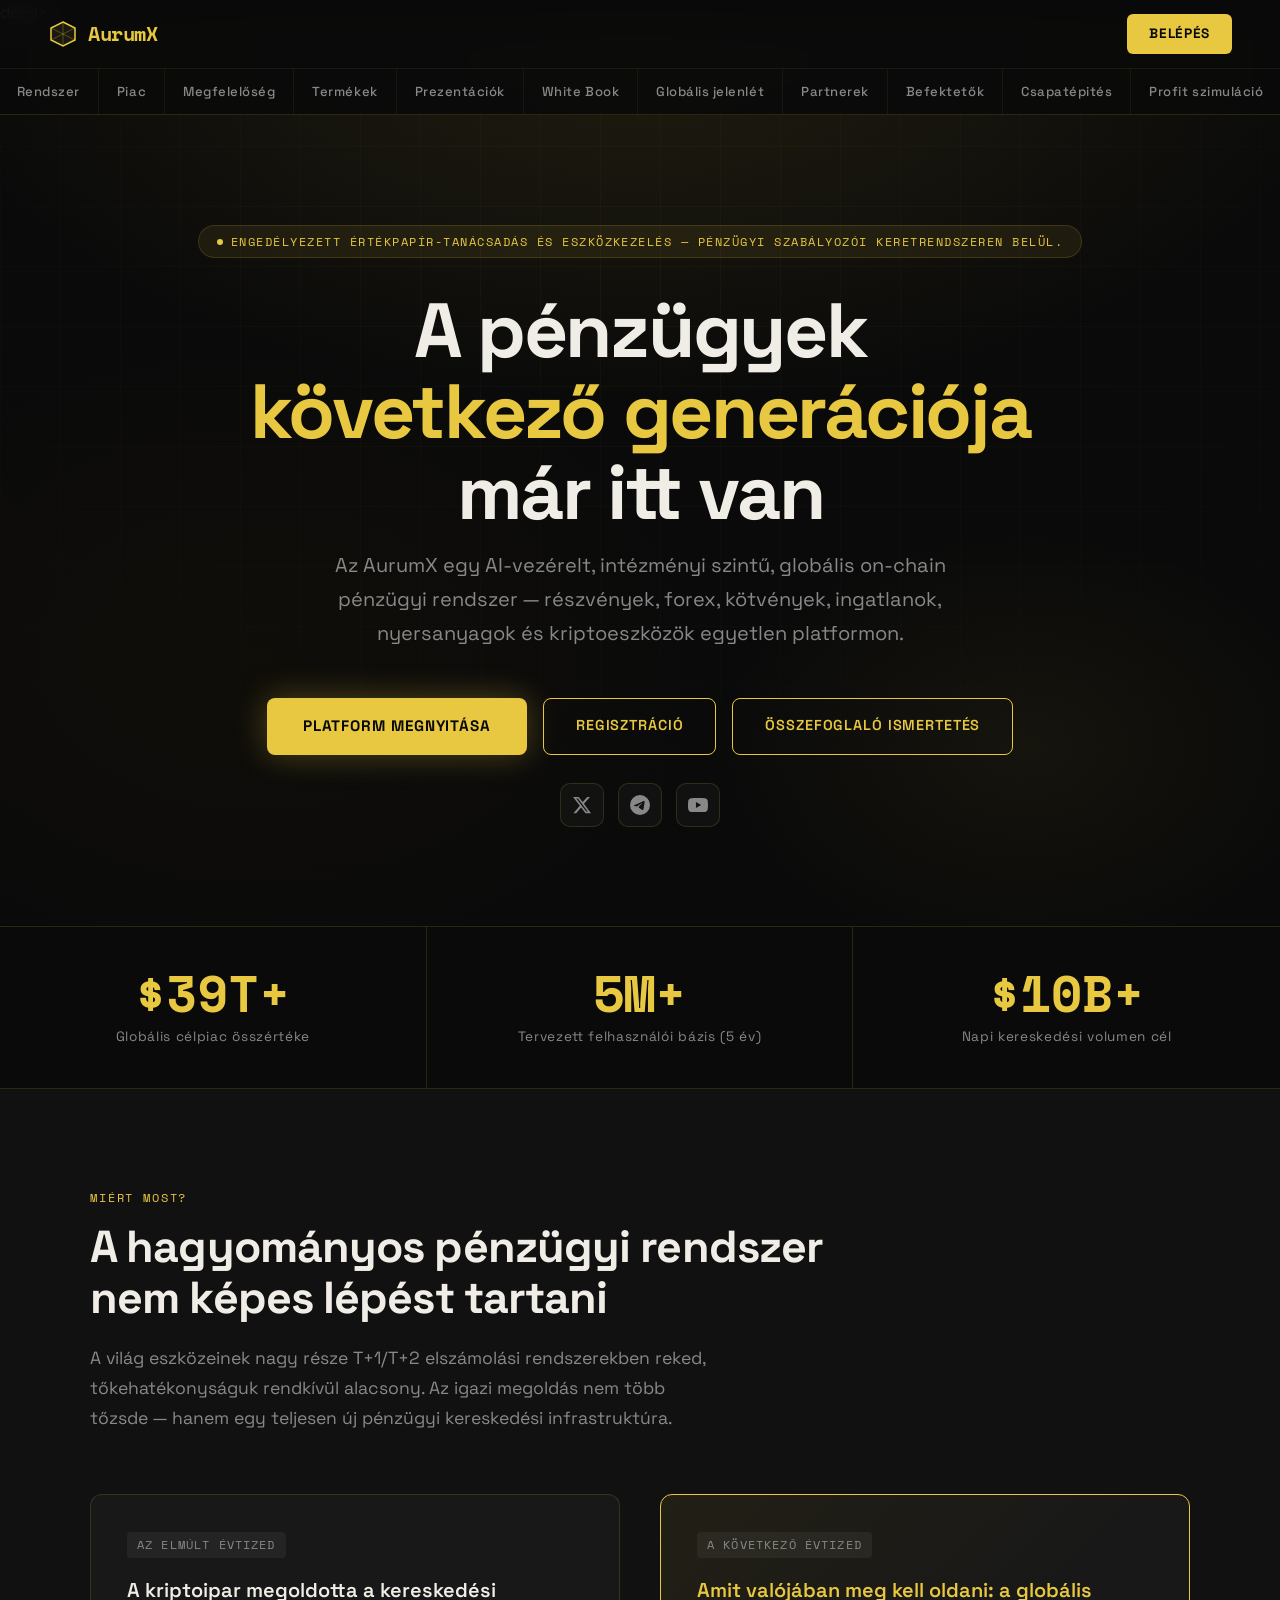
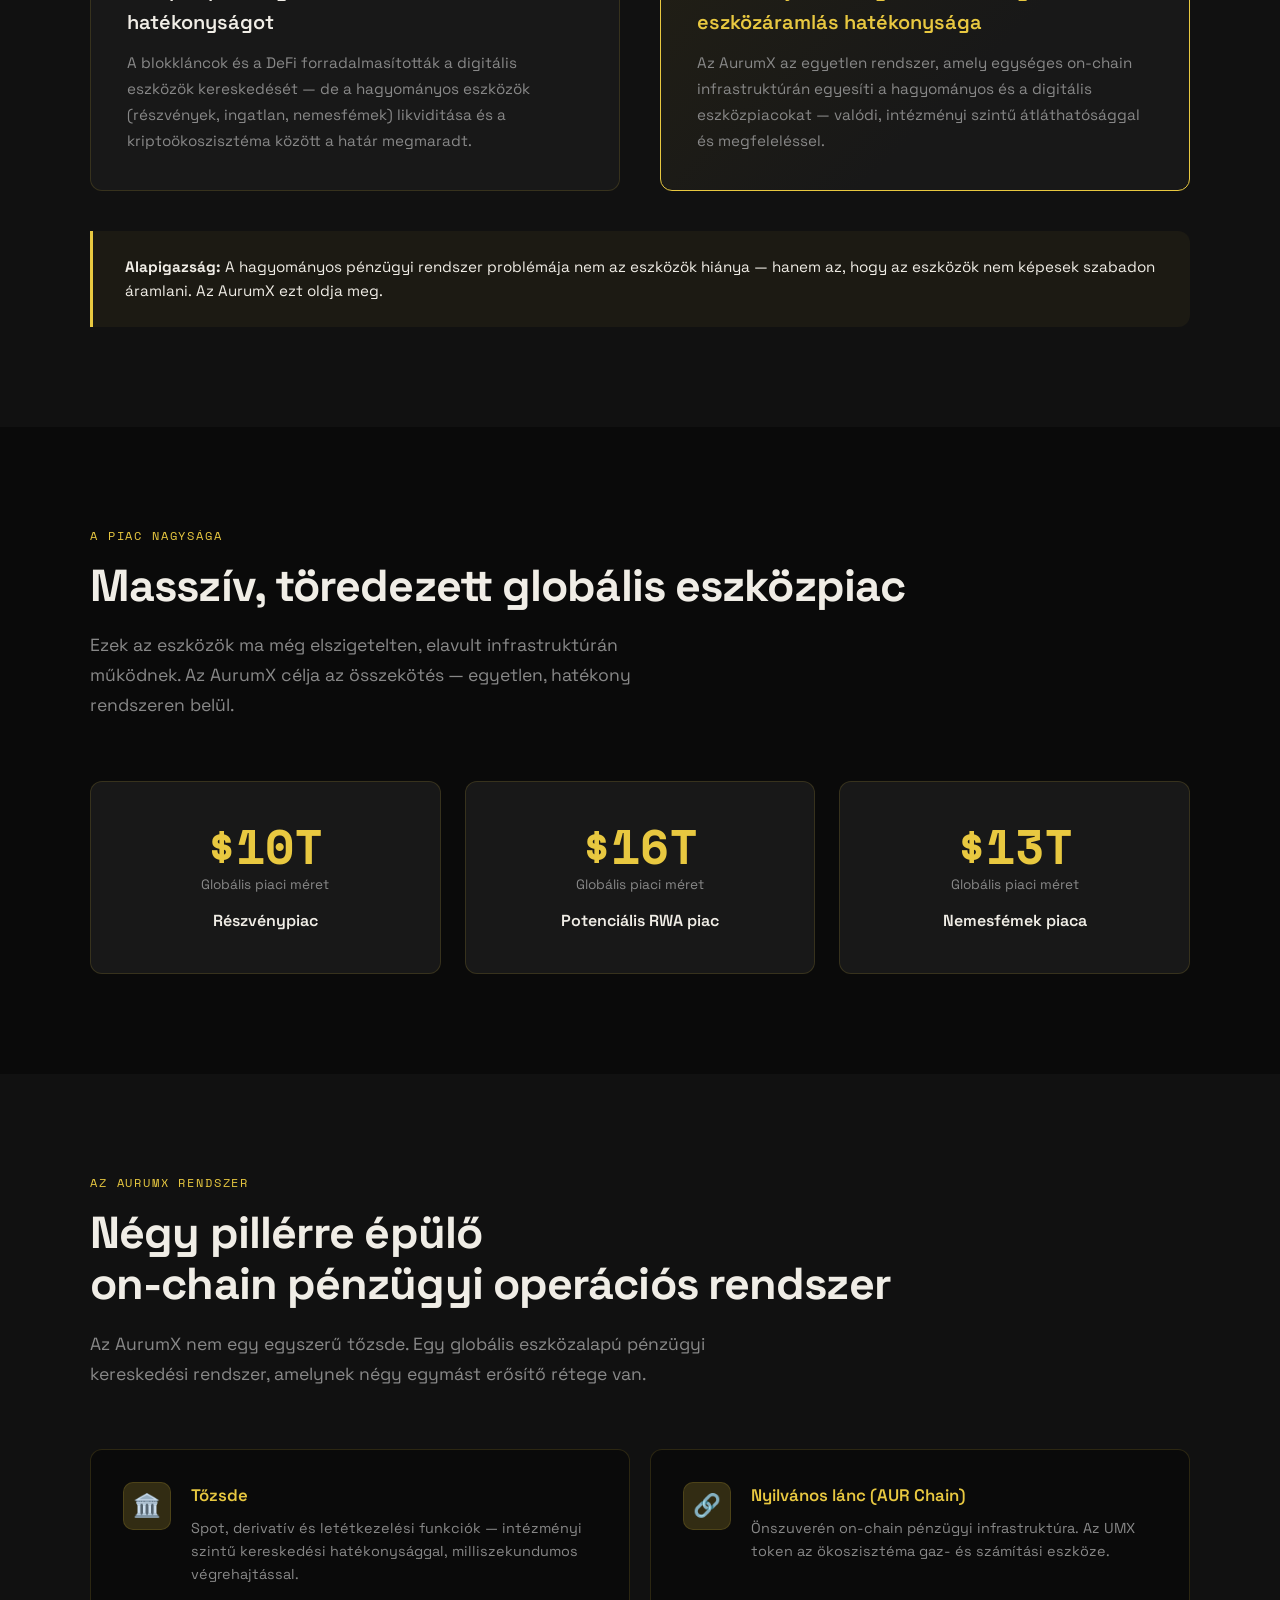
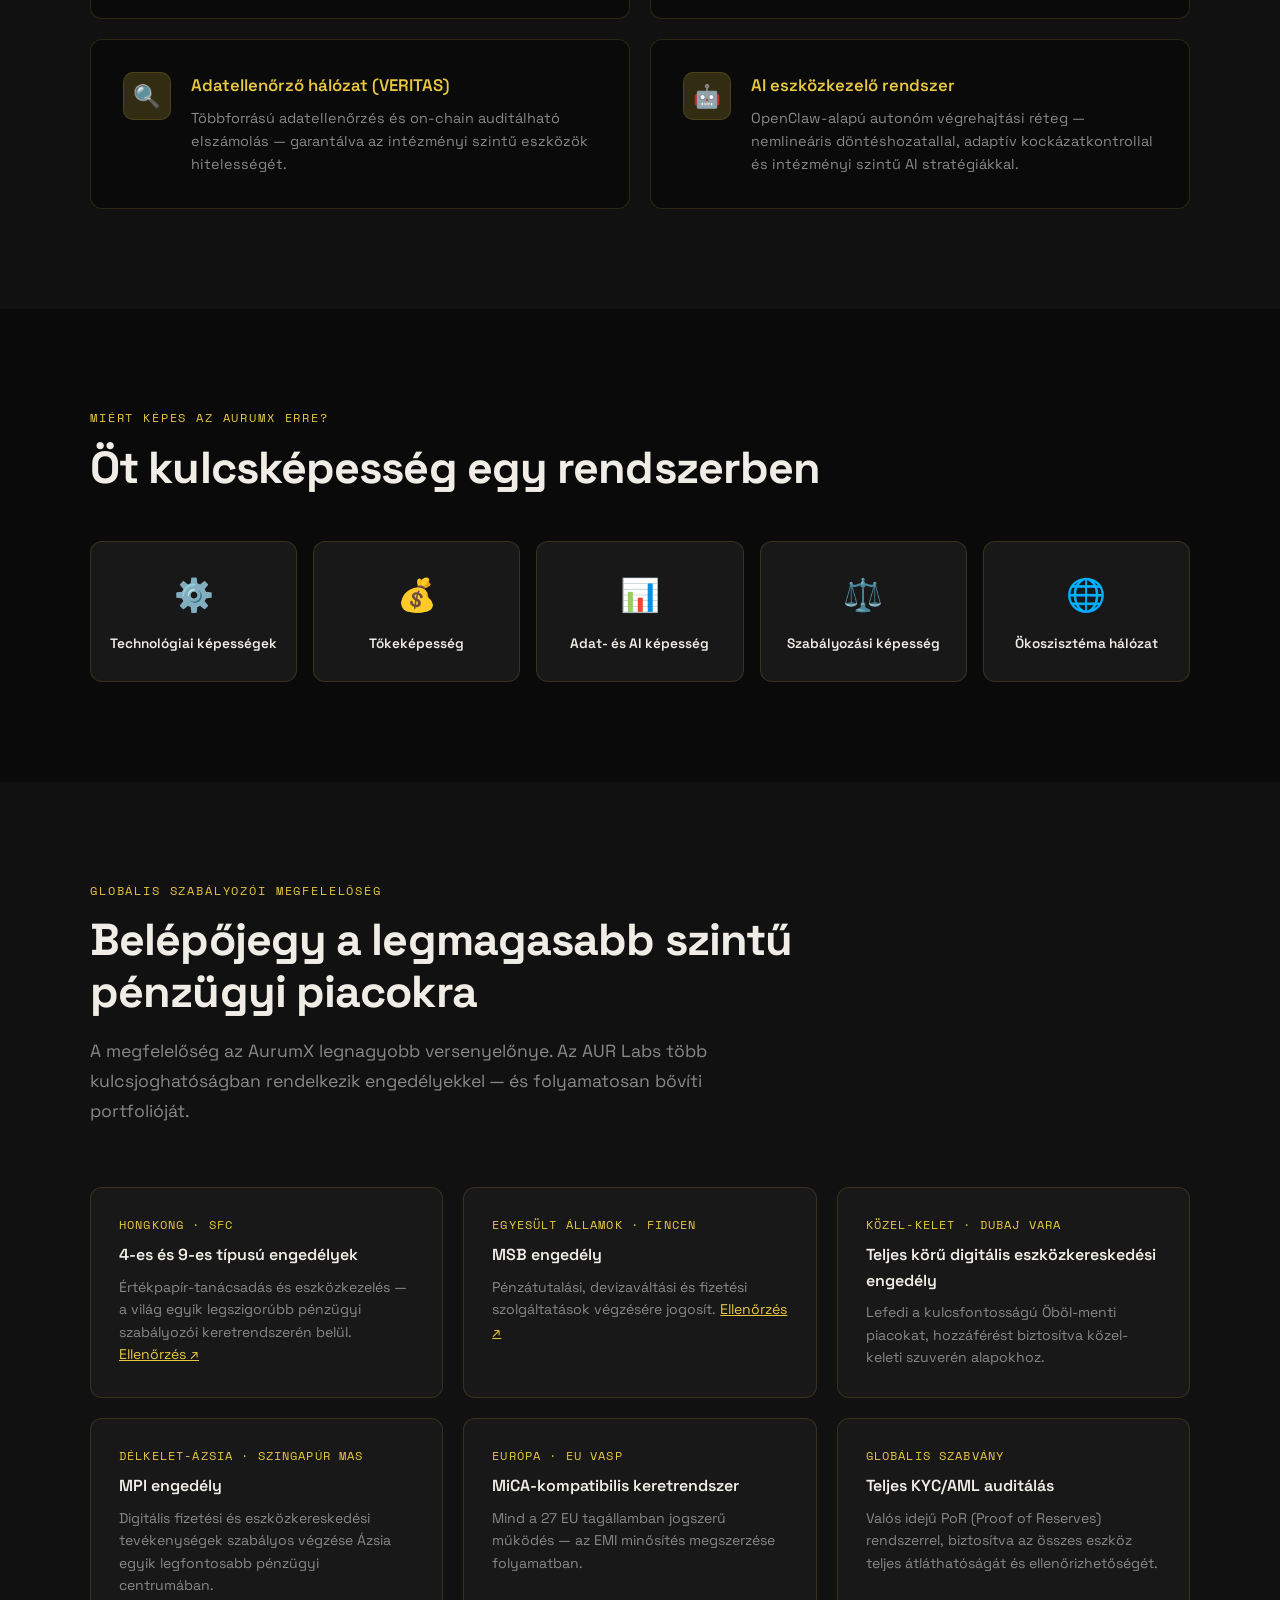
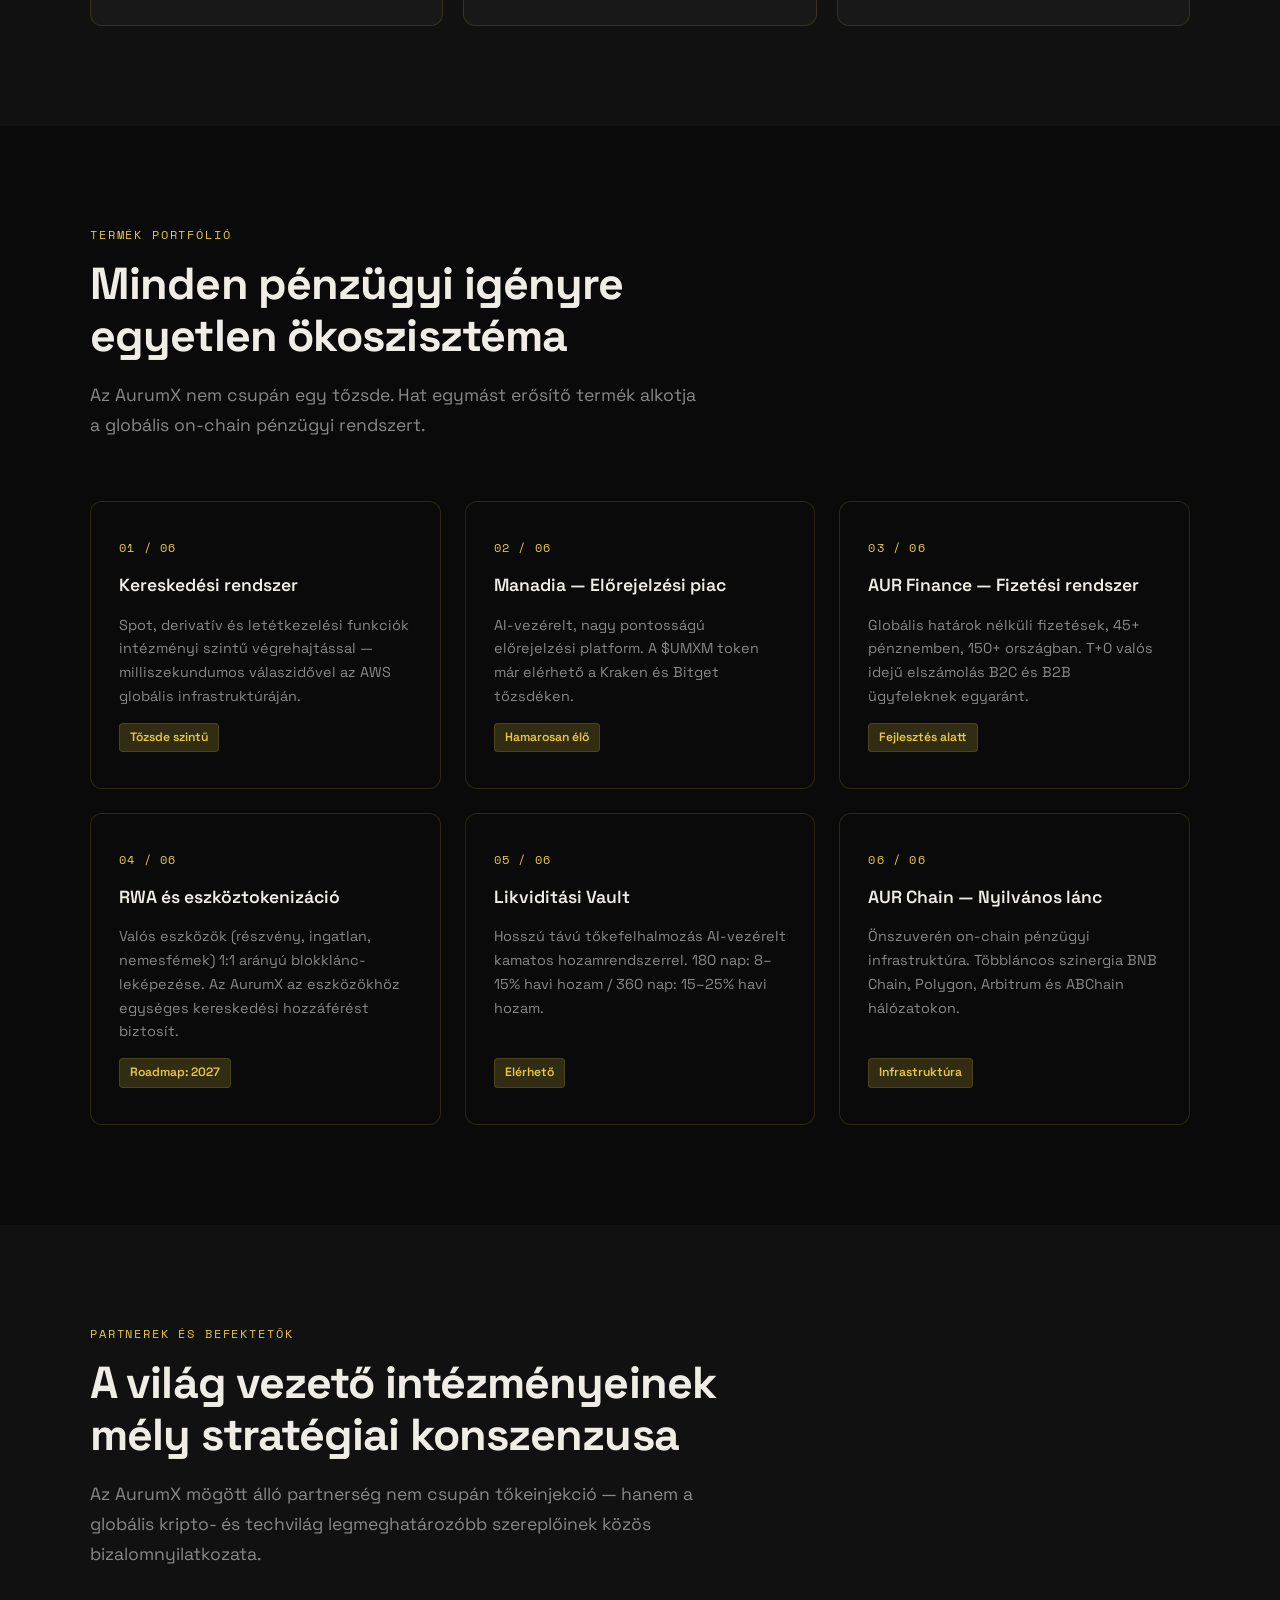
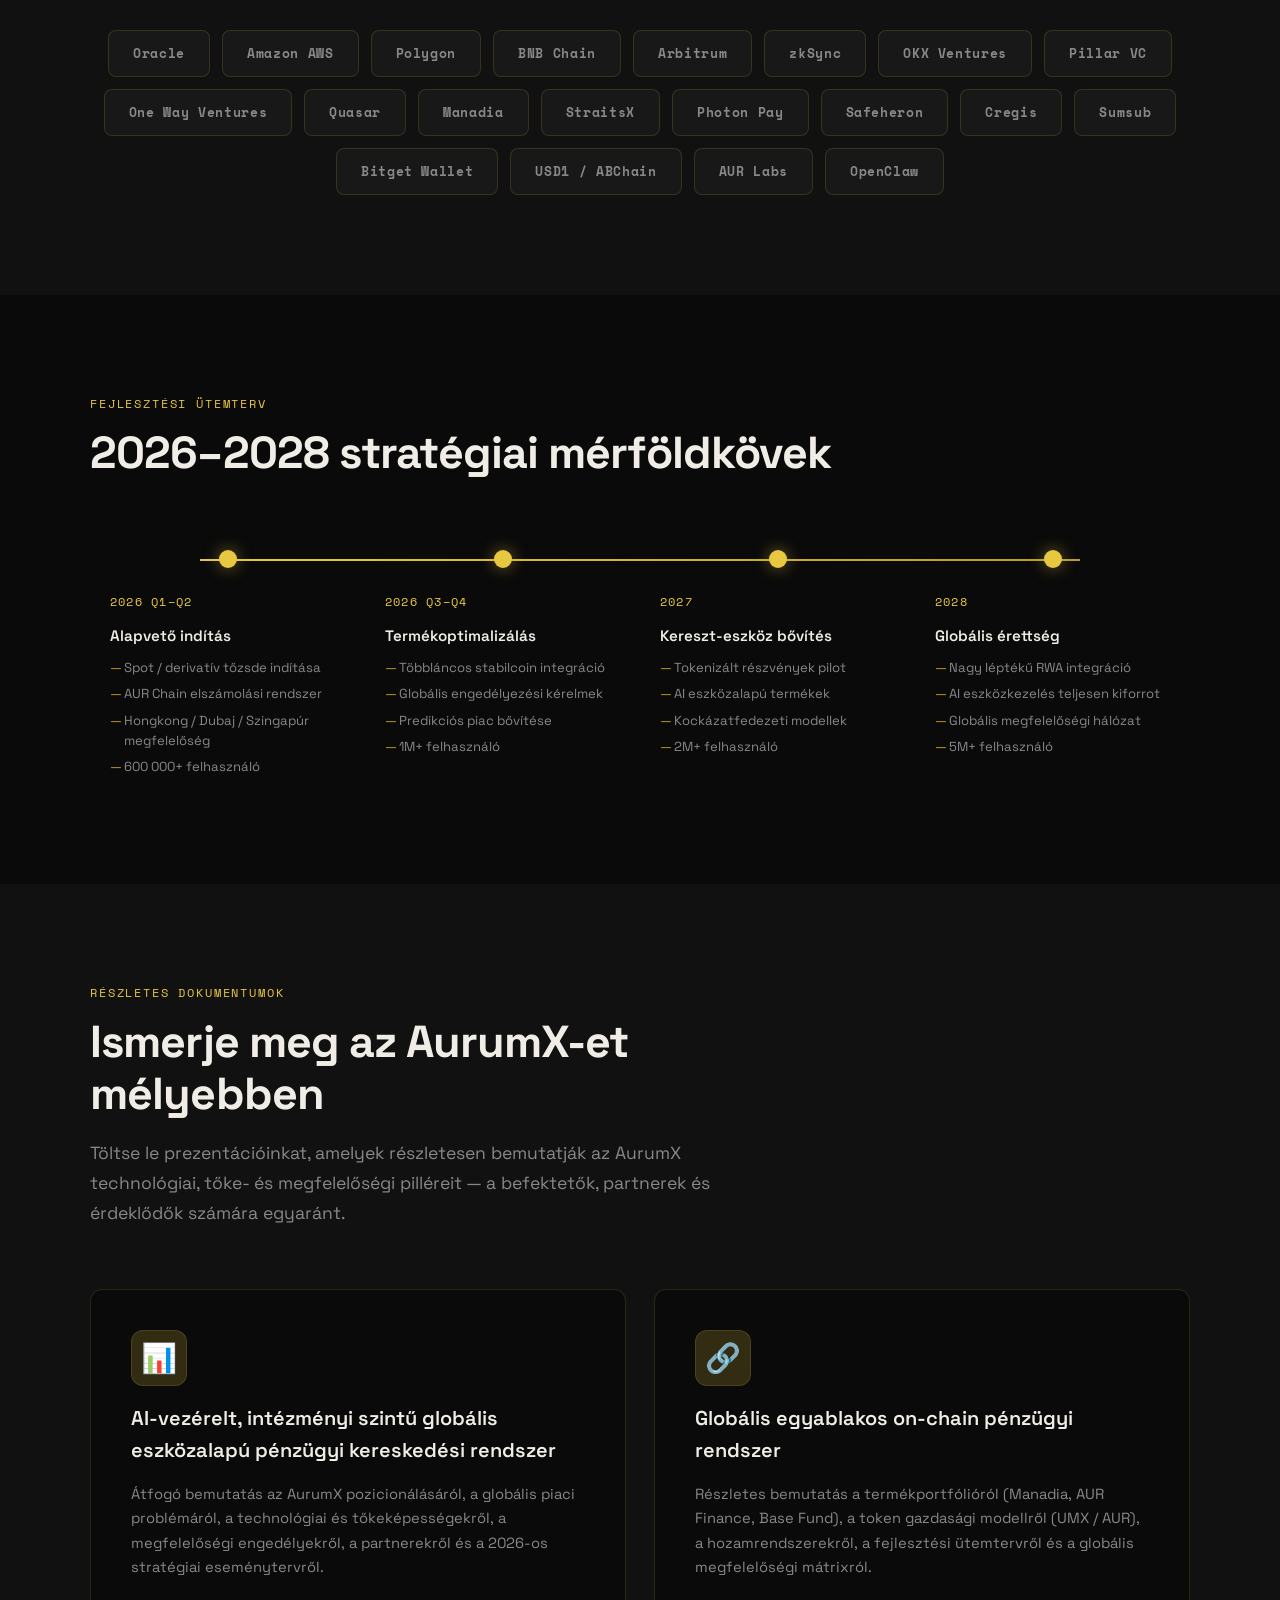
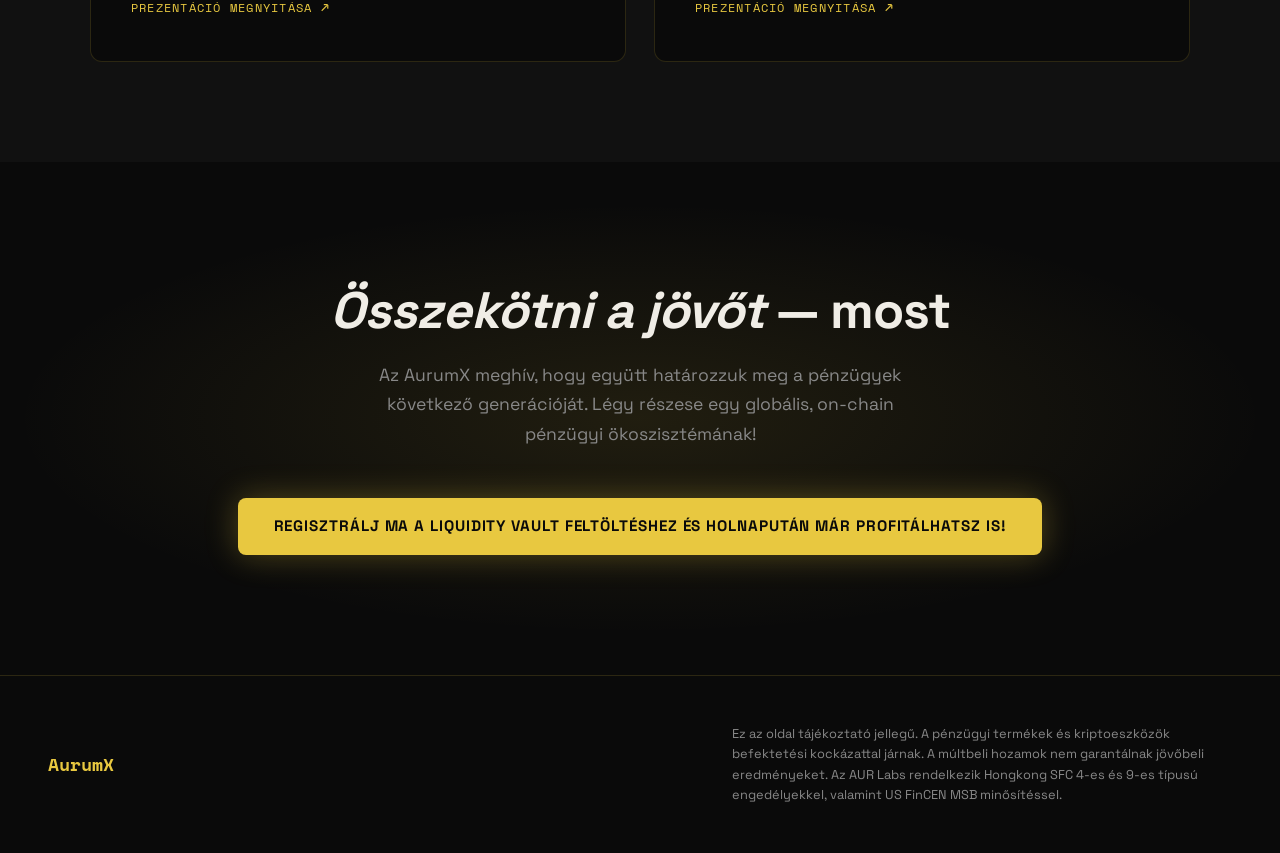
==== indexxx.html @ fdc46465 "Rename index.html to indexxx.html" ====
<!DOCTYPE html>
<html lang="hu">
dead>
  <meta charset="UTF-8">
  <meta name="viewport" content="width=device-width, initial-scale=1.0">
  <title>AurumX — A következő generációs on-chain pénzügyi rendszer</title>
  <style>
    @import url('https://fonts.googleapis.com/css2?family=Space+Grotesk:wght@300;400;500;600;700&family=Space+Mono:wght@400;700&display=swap');

    :root {
      --gold: #E8C840;
      --gold-dim: #B89E20;
      --gold-glow: rgba(232,200,64,0.18);
      --black: #0A0A0A;
      --surface: #111111;
      --surface2: #181818;
      --border: rgba(232,200,64,0.15);
      --text: #F0EDE6;
      --text-muted: #888;
      --radius: 12px;
    }

    *, *::before, *::after { box-sizing: border-box; margin: 0; padding: 0; }

    html { scroll-behavior: smooth; }

    body {
      background: var(--black);
      color: var(--text);
      font-family: 'Space Grotesk', sans-serif;
      font-size: 16px;
      line-height: 1.6;
      overflow-x: hidden;
    }

    /* ── NAV ── */
    nav {
      position: fixed; top: 0; left: 0; right: 0; z-index: 100;
      display: flex; flex-direction: column;
      background: rgba(10,10,10,0.92);
      backdrop-filter: blur(14px);
      border-bottom: 1px solid var(--border);
    }
    /* Sor 1: logo + CTA */
    .nav-top {
      display: flex; align-items: center; justify-content: space-between;
      padding: 14px 48px;
      border-bottom: 1px solid rgba(232,200,64,0.08);
    }
    .nav-logo {
      display: flex; align-items: center; gap: 10px;
      font-family: 'Space Mono', monospace;
      font-size: 1.25rem; font-weight: 700;
      color: var(--gold); letter-spacing: -0.02em;
      text-decoration: none;
    }
    .nav-logo svg { width: 30px; height: 30px; }
    .nav-cta {
      background: var(--gold); color: var(--black);
      padding: 9px 22px; border-radius: 6px;
      font-weight: 700; font-size: 0.85rem; letter-spacing: 0.05em;
      text-decoration: none; text-transform: uppercase;
      transition: background 0.2s, transform 0.15s;
    }
    .nav-cta:hover { background: #f0d050; transform: translateY(-1px); }

    /* Sor 2: összes link */
    .nav-bottom {
      display: flex; align-items: center; justify-content: center;
      padding: 0 48px;
      overflow-x: auto;
    }
    .nav-links {
      display: flex; gap: 0; list-style: none;
      flex-wrap: nowrap;
    }
    .nav-links li { display: flex; }
    .nav-links a {
      color: var(--text-muted); text-decoration: none;
      font-size: 0.82rem; font-weight: 500; letter-spacing: 0.04em;
      padding: 12px 18px;
      border-right: 1px solid rgba(232,200,64,0.07);
      white-space: nowrap;
      transition: color 0.2s, background 0.2s;
    }
    .nav-links li:first-child a { border-left: 1px solid rgba(232,200,64,0.07); }
    .nav-links a:hover { color: var(--gold); background: rgba(232,200,64,0.05); }
    .nav-links a.nav-doc { color: var(--text-muted); font-weight: 500; }
    .nav-links a.nav-doc:hover { color: var(--gold); background: rgba(232,200,64,0.05); }

    /* ── MODAL OVERLAY ── */
    #modal-overlay {
      display: none;
      position: fixed; inset: 0; z-index: 999;
      background: rgba(0,0,0,0.92);
      backdrop-filter: blur(6px);
      flex-direction: column;
      align-items: center; justify-content: center;
    }
    #modal-overlay.open { display: flex; }
    .modal-bar {
      width: 100%; max-width: 1200px;
      display: flex; align-items: center; justify-content: space-between;
      padding: 14px 24px; margin-bottom: 12px;
    }
    .modal-title {
      font-family: 'Space Mono', monospace;
      font-size: 0.85rem; color: var(--gold); letter-spacing: 0.1em;
      text-transform: uppercase;
    }
    .modal-hint {
      font-size: 0.78rem; color: var(--text-muted);
    }
    .modal-hint kbd {
      display: inline-block;
      background: var(--surface2); border: 1px solid var(--border);
      border-radius: 4px; padding: 2px 8px;
      font-family: 'Space Mono', monospace;
      font-size: 0.75rem; color: var(--gold);
    }
    .modal-close {
      background: none; border: 1px solid var(--border);
      color: var(--text-muted); border-radius: 6px;
      padding: 6px 14px; cursor: pointer; font-size: 0.82rem;
      transition: border-color 0.2s, color 0.2s;
    }
    .modal-close:hover { border-color: var(--gold); color: var(--gold); }
    .modal-frame-wrap {
      width: 100%; max-width: 1200px;
      height: calc(100vh - 120px);
      border: 1px solid var(--border); border-radius: var(--radius);
      overflow: hidden; background: var(--black);
      display: flex; align-items: center; justify-content: center;
    }
    #modal-iframe {
      width: 100%; height: 100%;
      border: none; display: none;
    }
    #modal-img {
      max-width: 100%; max-height: 100%;
      object-fit: contain; display: none;
      border-radius: var(--radius);
    }

    /* ── HERO ── */
    .hero {
      min-height: 100vh;
      display: flex; flex-direction: column;
      align-items: center; justify-content: center;
      text-align: center;
      padding: 180px 24px 80px;
      position: relative;
      overflow: hidden;
    }
    .hero-bg {
      position: absolute; inset: 0; z-index: 0;
      background:
        radial-gradient(ellipse 80% 60% at 50% 0%, rgba(232,200,64,0.10) 0%, transparent 70%),
        radial-gradient(ellipse 40% 40% at 80% 80%, rgba(232,200,64,0.05) 0%, transparent 60%),
        radial-gradient(ellipse 60% 60% at 20% 70%, rgba(80,60,0,0.08) 0%, transparent 60%);
    }
    /* grid lines */
    .hero-bg::after {
      content: '';
      position: absolute; inset: 0;
      background-image:
        linear-gradient(rgba(232,200,64,0.04) 1px, transparent 1px),
        linear-gradient(90deg, rgba(232,200,64,0.04) 1px, transparent 1px);
      background-size: 60px 60px;
      mask-image: radial-gradient(ellipse 90% 70% at 50% 30%, black, transparent);
    }
    .hero-eyebrow {
      position: relative; z-index: 1;
      display: inline-flex; align-items: center; gap: 8px;
      background: rgba(232,200,64,0.08);
      border: 1px solid var(--border);
      border-radius: 100px;
      padding: 6px 18px; margin-bottom: 32px;
      font-family: 'Space Mono', monospace;
      font-size: 0.78rem; letter-spacing: 0.12em;
      color: var(--gold); text-transform: uppercase;
    }
    .hero-eyebrow span.dot {
      width: 6px; height: 6px; border-radius: 50%;
      background: var(--gold);
      animation: pulse 2s infinite;
    }
    @keyframes pulse {
      0%,100% { opacity:1; transform: scale(1); }
      50% { opacity:0.4; transform: scale(0.7); }
    }
    .hero h1 {
      position: relative; z-index: 1;
      font-size: clamp(2.6rem, 6vw, 5.5rem);
      font-weight: 700; line-height: 1.05;
      letter-spacing: -0.03em;
      max-width: 900px; margin: 0 auto 16px;
    }
    .hero h1 em {
      font-style: normal;
      color: var(--gold);
    }
    .hero-sub {
      position: relative; z-index: 1;
      font-size: clamp(1rem, 2vw, 1.25rem);
      color: var(--text-muted);
      max-width: 640px; margin: 0 auto 48px;
      font-weight: 400; line-height: 1.7;
    }
    .hero-actions {
      position: relative; z-index: 1;
      display: flex; flex-wrap: wrap; gap: 16px; justify-content: center;
    }
    .btn-primary {
      background: var(--gold); color: var(--black);
      padding: 16px 36px; border-radius: 8px;
      font-weight: 700; font-size: 0.95rem; letter-spacing: 0.06em;
      text-decoration: none; text-transform: uppercase;
      transition: background 0.2s, transform 0.15s, box-shadow 0.2s;
      box-shadow: 0 0 32px rgba(232,200,64,0.3);
    }
    .btn-primary:hover { background: #f0d050; transform: translateY(-2px); box-shadow: 0 0 48px rgba(232,200,64,0.45); }
    .btn-outline {
      border: 1.5px solid var(--gold);
      color: var(--gold); background: transparent;
      padding: 15px 32px; border-radius: 8px;
      font-weight: 600; font-size: 0.9rem; letter-spacing: 0.06em;
      text-decoration: none; text-transform: uppercase;
      transition: background 0.2s, transform 0.15s;
    }
    .btn-outline:hover { background: var(--gold-glow); transform: translateY(-2px); }

    /* ── STATS STRIP ── */
    .stats {
      display: grid; grid-template-columns: repeat(3, 1fr);
      border-top: 1px solid var(--border);
      border-bottom: 1px solid var(--border);
      position: relative; z-index: 1;
    }
    .stat-item {
      padding: 40px 32px; text-align: center;
      border-right: 1px solid var(--border);
    }
    .stat-item:last-child { border-right: none; }
    .stat-num {
      font-family: 'Space Mono', monospace;
      font-size: clamp(2rem, 4vw, 3.2rem);
      font-weight: 700; color: var(--gold); line-height: 1;
      margin-bottom: 8px;
    }
    .stat-label { font-size: 0.85rem; color: var(--text-muted); letter-spacing: 0.05em; }

    /* ── SECTION BASICS ── */
    section { padding: 100px 48px; }
    .section-inner { max-width: 1100px; margin: 0 auto; }
    .eyebrow {
      font-family: 'Space Mono', monospace;
      font-size: 0.72rem; letter-spacing: 0.16em;
      text-transform: uppercase; color: var(--gold);
      margin-bottom: 14px; display: block;
    }
    h2 {
      font-size: clamp(1.8rem, 3.5vw, 2.8rem);
      font-weight: 700; letter-spacing: -0.02em;
      line-height: 1.15; margin-bottom: 20px;
    }
    .section-lead {
      font-size: 1.1rem; color: var(--text-muted);
      max-width: 620px; line-height: 1.7; margin-bottom: 60px;
    }

    /* ── PROBLEM / OPPORTUNITY ── */
    .problem { background: var(--surface); }
    .two-col {
      display: grid; grid-template-columns: 1fr 1fr; gap: 40px;
      align-items: start;
    }
    .card {
      background: var(--surface2);
      border: 1px solid var(--border);
      border-radius: var(--radius);
      padding: 36px;
    }
    .card-tag {
      display: inline-block;
      font-family: 'Space Mono', monospace;
      font-size: 0.72rem; letter-spacing: 0.1em;
      text-transform: uppercase; color: var(--text-muted);
      background: rgba(255,255,255,0.05);
      border-radius: 4px; padding: 4px 10px;
      margin-bottom: 16px;
    }
    .card h3 { font-size: 1.25rem; font-weight: 600; margin-bottom: 12px; }
    .card p { color: var(--text-muted); font-size: 0.95rem; line-height: 1.7; }
    .card.highlight {
      border-color: var(--gold);
      background: linear-gradient(135deg, rgba(232,200,64,0.08) 0%, var(--surface2) 60%);
    }
    .card.highlight h3 { color: var(--gold); }

    .insight-box {
      margin-top: 40px;
      padding: 24px 32px;
      border-left: 3px solid var(--gold);
      background: rgba(232,200,64,0.05);
      border-radius: 0 var(--radius) var(--radius) 0;
      font-size: 0.95rem; color: var(--text); line-height: 1.6;
    }

    /* ── MARKET SIZE ── */
    .market-grid {
      display: grid; grid-template-columns: repeat(3,1fr); gap: 24px;
      margin-top: 48px;
    }
    .market-card {
      border: 1px solid var(--border);
      border-radius: var(--radius);
      padding: 40px 28px; text-align: center;
      position: relative; overflow: hidden;
      background: var(--surface2);
      transition: border-color 0.2s, transform 0.2s;
    }
    .market-card:hover { border-color: var(--gold); transform: translateY(-4px); }
    .market-card::before {
      content: '';
      position: absolute; top: 0; left: 0; right: 0; height: 2px;
      background: linear-gradient(90deg, transparent, var(--gold), transparent);
      opacity: 0; transition: opacity 0.2s;
    }
    .market-card:hover::before { opacity: 1; }
    .market-num {
      font-family: 'Space Mono', monospace;
      font-size: 3rem; font-weight: 700; color: var(--gold);
      line-height: 1; margin-bottom: 4px;
    }
    .market-unit { font-size: 0.85rem; color: var(--text-muted); margin-bottom: 12px; }
    .market-name { font-size: 1rem; font-weight: 600; }

    /* ── ARCHITECTURE ── */
    .arch { background: var(--surface); }
    .arch-grid {
      display: grid; grid-template-columns: repeat(2,1fr); gap: 20px;
      margin-top: 48px;
    }
    .arch-card {
      background: var(--black);
      border: 1px solid var(--border);
      border-radius: var(--radius);
      padding: 32px;
      display: flex; gap: 20px; align-items: flex-start;
      transition: border-color 0.2s;
    }
    .arch-card:hover { border-color: var(--gold); }
    .arch-icon {
      width: 48px; height: 48px; flex-shrink: 0;
      background: var(--gold-glow);
      border: 1px solid var(--border);
      border-radius: 10px;
      display: flex; align-items: center; justify-content: center;
      font-size: 1.4rem;
    }
    .arch-card h3 { font-size: 1.05rem; font-weight: 600; margin-bottom: 8px; color: var(--gold); }
    .arch-card p { font-size: 0.9rem; color: var(--text-muted); line-height: 1.6; }

    /* ── CAPABILITIES ── */
    .caps-list {
      display: grid; grid-template-columns: repeat(5,1fr); gap: 16px;
      margin-top: 48px;
    }
    .cap-item {
      text-align: center; padding: 28px 16px;
      border: 1px solid var(--border); border-radius: var(--radius);
      background: var(--surface2);
      transition: border-color 0.2s, transform 0.2s;
    }
    .cap-item:hover { border-color: var(--gold); transform: translateY(-3px); }
    .cap-icon { font-size: 2rem; margin-bottom: 12px; display: block; }
    .cap-label { font-size: 0.85rem; font-weight: 600; line-height: 1.4; }

    /* ── PARTNERS ── */
    .partners { background: var(--surface); }
    .partner-grid {
      display: flex; flex-wrap: wrap; gap: 12px;
      margin-top: 48px; justify-content: center;
    }
    .partner-badge {
      padding: 12px 24px;
      border: 1px solid var(--border);
      border-radius: 8px;
      background: var(--surface2);
      font-family: 'Space Mono', monospace;
      font-size: 0.82rem; font-weight: 700;
      color: var(--text-muted); letter-spacing: 0.05em;
      transition: border-color 0.2s, color 0.2s;
    }
    .partner-badge:hover { border-color: var(--gold); color: var(--gold); }

    /* ── COMPLIANCE ── */
    .compliance-grid {
      display: grid; grid-template-columns: repeat(3,1fr); gap: 20px;
      margin-top: 48px;
    }
    .comp-card {
      padding: 28px;
      border: 1px solid var(--border); border-radius: var(--radius);
      background: var(--surface2);
    }
    .comp-region {
      font-family: 'Space Mono', monospace;
      font-size: 0.72rem; letter-spacing: 0.1em;
      text-transform: uppercase; color: var(--gold);
      margin-bottom: 8px;
    }
    .comp-card h3 { font-size: 1rem; font-weight: 600; margin-bottom: 8px; }
    .comp-card p { font-size: 0.88rem; color: var(--text-muted); line-height: 1.6; }

    /* ── PRODUCTS ── */
    .products { background: var(--surface); }
    .product-grid {
      display: grid; grid-template-columns: repeat(3,1fr); gap: 24px;
      margin-top: 48px;
    }
    .product-card {
      border: 1px solid var(--border); border-radius: var(--radius);
      padding: 36px 28px; background: var(--black);
      transition: border-color 0.2s, transform 0.2s;
      display: flex; flex-direction: column; gap: 14px;
    }
    .product-card:hover { border-color: var(--gold); transform: translateY(-4px); }
    .product-num {
      font-family: 'Space Mono', monospace;
      font-size: 0.75rem; color: var(--gold);
      letter-spacing: 0.1em;
    }
    .product-card h3 { font-size: 1.1rem; font-weight: 600; }
    .product-card p { font-size: 0.9rem; color: var(--text-muted); line-height: 1.65; flex: 1; }
    .product-tag {
      display: inline-block;
      background: var(--gold-glow); border: 1px solid var(--border);
      border-radius: 4px; padding: 4px 10px;
      font-size: 0.76rem; color: var(--gold); font-weight: 600;
      width: fit-content;
    }

    /* ── ROADMAP ── */
    .roadmap-items {
      display: grid; grid-template-columns: repeat(4,1fr); gap: 0;
      margin-top: 60px; position: relative;
    }
    .roadmap-items::before {
      content: '';
      position: absolute; top: 20px; left: 10%; right: 10%;
      height: 2px; background: linear-gradient(90deg, var(--gold), var(--gold-dim));
      z-index: 0;
    }
    .rm-item {
      padding: 0 20px; position: relative; z-index: 1;
    }
    .rm-dot {
      width: 18px; height: 18px; border-radius: 50%;
      background: var(--gold); margin: 11px auto 24px;
      box-shadow: 0 0 16px rgba(232,200,64,0.5);
    }
    .rm-period {
      font-family: 'Space Mono', monospace;
      font-size: 0.78rem; color: var(--gold); letter-spacing: 0.1em;
      margin-bottom: 12px;
    }
    .rm-item h3 { font-size: 0.95rem; font-weight: 600; margin-bottom: 10px; }
    .rm-item ul { list-style: none; padding: 0; }
    .rm-item ul li {
      font-size: 0.82rem; color: var(--text-muted); line-height: 1.55;
      padding-left: 14px; position: relative; margin-bottom: 6px;
    }
    .rm-item ul li::before {
      content: '—'; position: absolute; left: 0;
      color: var(--gold-dim);
    }

    /* ── DOCS SECTION ── */
    .docs { background: var(--surface); }
    .docs-cards {
      display: grid; grid-template-columns: 1fr 1fr; gap: 28px;
      margin-top: 48px;
    }
    .doc-card {
      background: var(--black);
      border: 1px solid var(--border);
      border-radius: var(--radius);
      padding: 40px;
      text-decoration: none; color: inherit;
      display: flex; flex-direction: column; gap: 16px;
      transition: border-color 0.2s, transform 0.2s, box-shadow 0.2s;
    }
    .doc-card:hover {
      border-color: var(--gold);
      transform: translateY(-4px);
      box-shadow: 0 16px 48px rgba(0,0,0,0.6);
    }
    .doc-icon {
      width: 56px; height: 56px;
      background: var(--gold-glow);
      border: 1px solid var(--border);
      border-radius: 12px;
      display: flex; align-items: center; justify-content: center;
      font-size: 1.8rem;
    }
    .doc-card h3 { font-size: 1.25rem; font-weight: 600; }
    .doc-card p { font-size: 0.92rem; color: var(--text-muted); line-height: 1.65; flex: 1; }
    .doc-link {
      font-family: 'Space Mono', monospace;
      font-size: 0.78rem; color: var(--gold); letter-spacing: 0.1em;
      text-transform: uppercase; display: flex; align-items: center; gap: 8px;
    }
    .doc-link::after { content: '↗'; font-size: 1rem; }

    /* ── CTA SECTION ── */
    .cta-section {
      text-align: center;
      padding: 120px 24px;
      position: relative; overflow: hidden;
    }
    .cta-section::before {
      content: '';
      position: absolute; inset: 0;
      background:
        radial-gradient(ellipse 70% 60% at 50% 50%, rgba(232,200,64,0.10) 0%, transparent 70%);
    }
    .cta-section h2 {
      position: relative; z-index: 1;
      font-size: clamp(2rem, 4vw, 3.6rem);
      margin-bottom: 20px;
    }
    .cta-section p {
      position: relative; z-index: 1;
      font-size: 1.1rem; color: var(--text-muted);
      max-width: 560px; margin: 0 auto 48px; line-height: 1.7;
    }
    .cta-actions {
      position: relative; z-index: 1;
      display: flex; flex-wrap: wrap; gap: 16px; justify-content: center;
    }

    /* ── FOOTER ── */
    footer {
      border-top: 1px solid var(--border);
      padding: 48px;
      display: flex; align-items: center; justify-content: space-between;
      flex-wrap: wrap; gap: 20px;
    }
    .footer-brand {
      font-family: 'Space Mono', monospace;
      font-size: 1.1rem; font-weight: 700; color: var(--gold);
    }
    .footer-note { font-size: 0.8rem; color: var(--text-muted); max-width: 500px; line-height: 1.6; }
    .footer-links { display: flex; gap: 24px; }
    .footer-links a { font-size: 0.82rem; color: var(--text-muted); text-decoration: none; }
    .footer-links a:hover { color: var(--gold); }

    /* ── SCROLL REVEAL ── */
    .reveal {
      opacity: 0; transform: translateY(28px);
      transition: opacity 0.65s ease, transform 0.65s ease;
    }
    .reveal.visible { opacity: 1; transform: none; }

    /* ── RESPONSIVE ── */
    @media (max-width: 900px) {
      nav { padding: 14px 24px; }
      .nav-links { display: none; }
      section { padding: 72px 24px; }
      .two-col, .compliance-grid, .product-grid, .docs-cards { grid-template-columns: 1fr; }
      .arch-grid, .market-grid { grid-template-columns: 1fr 1fr; }
      .caps-list { grid-template-columns: repeat(3,1fr); }
      .roadmap-items { grid-template-columns: 1fr 1fr; }
      .roadmap-items::before { display: none; }
      footer { flex-direction: column; align-items: flex-start; }
      .stats { grid-template-columns: 1fr; }
      .stat-item { border-right: none; border-bottom: 1px solid var(--border); }
    }
    @media (max-width: 560px) {
      .arch-grid, .market-grid, .caps-list, .roadmap-items { grid-template-columns: 1fr; }
      h2 { font-size: 1.7rem; }
    }
    @media (prefers-reduced-motion: reduce) {
      .reveal { opacity: 1; transform: none; transition: none; }
    }
.hero-socials {
  position: relative; z-index: 1;
  display: flex; gap: 14px; justify-content: center;
  margin-top: 28px;
}
.social-btn {
  display: flex; align-items: center; justify-content: center;
  width: 44px; height: 44px; border-radius: 10px;
  border: 1px solid var(--border);
  color: var(--text-muted);
  background: rgba(255,255,255,0.03);
  text-decoration: none;
  transition: color 0.2s, border-color 0.2s, background 0.2s, transform 0.15s;
}
.social-btn:hover {
  color: var(--gold);
  border-color: var(--gold);
  background: rgba(232,200,64,0.08);
  transform: translateY(-2px);
}
  </style>
</head>
<body>

  <!-- NAV -->
  <nav>
  <div class="nav-top">
    <a class="nav-logo" href="#">
      <svg viewBox="0 0 40 40" fill="none" xmlns="http://www.w3.org/2000/svg">
        <path d="M20 4L36 12V28L20 36L4 28V12L20 4Z" stroke="#E8C840" stroke-width="2" fill="rgba(232,200,64,0.08)"/>
        <path d="M20 4L20 36M4 12L36 28M36 12L4 28" stroke="#E8C840" stroke-width="1" stroke-opacity="0.4"/>
      </svg>
      AurumX
    </a>
    <a class="nav-cta" href="https://aurumx.org" target="_blank">Belépés</a>
  </div><!-- /.nav-top -->
  <div class="nav-bottom">
    <ul class="nav-links">
      <li><a href="#rendszer">Rendszer</a></li>
      <li><a href="#piac">Piac</a></li>
      <li><a href="#megfelelőség">Megfelelőség</a></li>
      <li><a href="#termékek">Termékek</a></li>
      <li><a href="#dokumentumok">Prezentációk</a></li>
      <li><a href="https://drive.google.com/file/d/1FKuj3kZRE8mEVamOiJVkrPg6h9LUE79i/view?usp=sharing" target="_blank" class="nav-doc">White Book</a></li>
      <li><a href="#" class="nav-doc" onclick="openModal('Globális jelenlét.png','img','Globális jelenlét');return false;">Globális jelenlét</a></li>
      <li><a href="#" class="nav-doc" onclick="openModal('Partnerek.png','img','Partnerek');return false;">Partnerek</a></li>
      <li><a href="#" class="nav-doc" onclick="openModal('Befektetők.png','img','Befektetők');return false;">Befektetők</a></li>
      <li><a href="#" class="nav-doc" onclick="openModal('Csapatépités.png','img','Csapatépítés');return false;">Csapatépités</a></li>
      <li><a href="#" class="nav-doc" onclick="openModal('AurumX szimuláció ver6.html','iframe','Szimuláció');return false;">Profit szimuláció</a></li>
    </ul>
  </div>
  </nav>

  <!-- MODAL OVERLAY -->
  <div id="modal-overlay" role="dialog" aria-modal="true">
    <div class="modal-bar">
      <span class="modal-title" id="modal-title"></span>
      <span class="modal-hint">Bezárás: <kbd>ESC</kbd></span>
      <button class="modal-close" onclick="closeModal()">✕ Bezárás</button>
    </div>
    <div class="modal-frame-wrap">
      <iframe id="modal-iframe" title="Tartalom"></iframe>
      <img id="modal-img" alt="Tartalom" />
    </div>
  </div>

  <!-- HERO -->
  <section class="hero">
    <div class="hero-bg"></div>
    <div class="hero-eyebrow"><span class="dot"></span> Engedélyezett értékpapír-tanácsadás és eszközkezelés — pénzügyi szabályozói keretrendszeren belül.</div>
    <h1>A pénzügyek<br><em>következő generációja</em><br>már itt van</h1>
    <p class="hero-sub">Az AurumX egy AI-vezérelt, intézményi szintű, globális on-chain pénzügyi rendszer — részvények, forex, kötvények, ingatlanok, nyersanyagok és kriptoeszközök egyetlen platformon.</p>
    <div class="hero-actions">
      <a class="btn-primary" href="https://aurumx.pro/en" target="_blank">Platform megnyitása</a>
      <a class="btn-outline" href="https://aurumx.org" target="_blank">Regisztráció</a>
      <a class="btn-outline" href="https://drive.google.com/file/d/1HkLR_aL54_u6HWNlIFr7D7ejzsENWRB3/view?usp=drive_link" target="_blank">Összefoglaló ismertetés</a>
    </div>

<div class="hero-socials">
  <!-- X / Twitter -->
  <a href="https://x.com/aurumx_finance" target="_blank" class="social-btn" aria-label="X / Twitter">
    <svg width="20" height="20" viewBox="0 0 24 24" fill="currentColor">
      <path d="M18.244 2.25h3.308l-7.227 8.26 8.502 11.24H16.17l-5.214-6.817L4.99 21.75H1.68l7.73-8.835L1.254 2.25H8.08l4.713 6.231zm-1.161 17.52h1.833L7.084 4.126H5.117z"/>
    </svg>
  </a>
  <!-- Telegram -->
  <a href="https://t.me/AurumXAnnouncements" target="_blank" class="social-btn" aria-label="Telegram">
    <svg width="20" height="20" viewBox="0 0 24 24" fill="currentColor">
      <path d="M11.944 0A12 12 0 0 0 0 12a12 12 0 0 0 12 12 12 12 0 0 0 12-12A12 12 0 0 0 12 0a12 12 0 0 0-.056 0zm4.962 7.224c.1-.002.321.023.465.14a.506.506 0 0 1 .171.325c.016.093.036.306.02.472-.18 1.898-.962 6.502-1.36 8.627-.168.9-.499 1.201-.82 1.23-.696.065-1.225-.46-1.9-.902-1.056-.693-1.653-1.124-2.678-1.8-1.185-.78-.417-1.21.258-1.91.177-.184 3.247-2.977 3.307-3.23.007-.032.014-.15-.056-.212s-.174-.041-.249-.024c-.106.024-1.793 1.14-5.061 3.345-.48.33-.913.49-1.302.48-.428-.008-1.252-.241-1.865-.44-.752-.245-1.349-.374-1.297-.789.027-.216.325-.437.893-.663 3.498-1.524 5.83-2.529 6.998-3.014 3.332-1.386 4.025-1.627 4.476-1.635z"/>
    </svg>
  </a>
  <!-- YouTube -->
  <a href="https://youtube.com/@AurumXExchange" target="_blank" class="social-btn" aria-label="YouTube">
    <svg width="20" height="20" viewBox="0 0 24 24" fill="currentColor">
      <path d="M23.498 6.186a3.016 3.016 0 0 0-2.122-2.136C19.505 3.545 12 3.545 12 3.545s-7.505 0-9.377.505A3.017 3.017 0 0 0 .502 6.186C0 8.07 0 12 0 12s0 3.93.502 5.814a3.016 3.016 0 0 0 2.122 2.136c1.871.505 9.376.505 9.376.505s7.505 0 9.377-.505a3.015 3.015 0 0 0 2.122-2.136C24 15.93 24 12 24 12s0-3.93-.502-5.814zM9.545 15.568V8.432L15.818 12l-6.273 3.568z"/>
    </svg>
  </a>
</div>
  </section>

  <!-- STATS -->
  <div class="stats reveal">
    <div class="stat-item">
      <div class="stat-num">$39T+</div>
      <div class="stat-label">Globális célpiac összértéke</div>
    </div>
    <div class="stat-item">
      <div class="stat-num">5M+</div>
      <div class="stat-label">Tervezett felhasználói bázis (5 év)</div>
    </div>
    <div class="stat-item">
      <div class="stat-num">$10B+</div>
      <div class="stat-label">Napi kereskedési volumen cél</div>
    </div>
  </div>

  <!-- PROBLEM -->
  <section class="problem" id="rendszer">
    <div class="section-inner">
      <span class="eyebrow reveal">Miért most?</span>
      <h2 class="reveal">A hagyományos pénzügyi rendszer<br>nem képes lépést tartani</h2>
      <p class="section-lead reveal">A világ eszközeinek nagy része T+1/T+2 elszámolási rendszerekben reked, tőkehatékonyságuk rendkívül alacsony. Az igazi megoldás nem több tőzsde — hanem egy teljesen új pénzügyi kereskedési infrastruktúra.</p>
      <div class="two-col">
        <div class="card reveal">
          <div class="card-tag">Az elmúlt évtized</div>
          <h3>A kriptoipar megoldotta a kereskedési hatékonyságot</h3>
          <p>A blokkláncok és a DeFi forradalmasították a digitális eszközök kereskedését — de a hagyományos eszközök (részvények, ingatlan, nemesfémek) likviditása és a kriptoökoszisztéma között a határ megmaradt.</p>
        </div>
        <div class="card highlight reveal">
          <div class="card-tag">A következő évtized</div>
          <h3>Amit valójában meg kell oldani: a globális eszközáramlás hatékonysága</h3>
          <p>Az AurumX az egyetlen rendszer, amely egységes on-chain infrastruktúrán egyesíti a hagyományos és a digitális eszközpiacokat — valódi, intézményi szintű átláthatósággal és megfeleléssel.</p>
        </div>
      </div>
      <div class="insight-box reveal">
        <strong>Alapigazság:</strong> A hagyományos pénzügyi rendszer problémája nem az eszközök hiánya — hanem az, hogy az eszközök nem képesek szabadon áramlani. Az AurumX ezt oldja meg.
      </div>
    </div>
  </section>

  <!-- MARKET SIZE -->
  <section id="piac">
    <div class="section-inner">
      <span class="eyebrow reveal">A piac nagysága</span>
      <h2 class="reveal">Masszív, töredezett globális eszközpiac</h2>
      <p class="section-lead reveal">Ezek az eszközök ma még elszigetelten, elavult infrastruktúrán működnek. Az AurumX célja az összekötés — egyetlen, hatékony rendszeren belül.</p>
      <div class="market-grid">
        <div class="market-card reveal">
          <div class="market-num">$10T</div>
          <div class="market-unit">Globális piaci méret</div>
          <div class="market-name">Részvénypiac</div>
        </div>
        <div class="market-card reveal">
          <div class="market-num">$16T</div>
          <div class="market-unit">Globális piaci méret</div>
          <div class="market-name">Potenciális RWA piac</div>
        </div>
        <div class="market-card reveal">
          <div class="market-num">$13T</div>
          <div class="market-unit">Globális piaci méret</div>
          <div class="market-name">Nemesfémek piaca</div>
        </div>
      </div>
    </div>
  </section>

  <!-- ARCHITECTURE -->
  <section class="arch">
    <div class="section-inner">
      <span class="eyebrow reveal">Az AurumX rendszer</span>
      <h2 class="reveal">Négy pillérre épülő<br>on-chain pénzügyi operációs rendszer</h2>
      <p class="section-lead reveal">Az AurumX nem egy egyszerű tőzsde. Egy globális eszközalapú pénzügyi kereskedési rendszer, amelynek négy egymást erősítő rétege van.</p>
      <div class="arch-grid">
        <div class="arch-card reveal">
          <div class="arch-icon">🏛️</div>
          <div>
            <h3>Tőzsde</h3>
            <p>Spot, derivatív és letétkezelési funkciók — intézményi szintű kereskedési hatékonysággal, milliszekundumos végrehajtással.</p>
          </div>
        </div>
        <div class="arch-card reveal">
          <div class="arch-icon">🔗</div>
          <div>
            <h3>Nyilvános lánc (AUR Chain)</h3>
            <p>Önszuverén on-chain pénzügyi infrastruktúra. Az UMX token az ökoszisztéma gaz- és számítási eszköze.</p>
          </div>
        </div>
        <div class="arch-card reveal">
          <div class="arch-icon">🔍</div>
          <div>
            <h3>Adatellenőrző hálózat (VERITAS)</h3>
            <p>Többforrású adatellenőrzés és on-chain auditálható elszámolás — garantálva az intézményi szintű eszközök hitelességét.</p>
          </div>
        </div>
        <div class="arch-card reveal">
          <div class="arch-icon">🤖</div>
          <div>
            <h3>AI eszközkezelő rendszer</h3>
            <p>OpenClaw-alapú autonóm végrehajtási réteg — nemlineáris döntéshozatallal, adaptív kockázatkontrollal és intézményi szintű AI stratégiákkal.</p>
          </div>
        </div>
      </div>
    </div>
  </section>

  <!-- CAPABILITIES -->
  <section>
    <div class="section-inner">
      <span class="eyebrow reveal">Miért képes az AurumX erre?</span>
      <h2 class="reveal">Öt kulcsképesség egy rendszerben</h2>
      <div class="caps-list">
        <div class="cap-item reveal"><span class="cap-icon">⚙️</span><div class="cap-label">Technológiai képességek</div></div>
        <div class="cap-item reveal"><span class="cap-icon">💰</span><div class="cap-label">Tőke­képesség</div></div>
        <div class="cap-item reveal"><span class="cap-icon">📊</span><div class="cap-label">Adat- és AI képesség</div></div>
        <div class="cap-item reveal"><span class="cap-icon">⚖️</span><div class="cap-label">Szabályozási képesség</div></div>
        <div class="cap-item reveal"><span class="cap-icon">🌐</span><div class="cap-label">Ökoszisztéma hálózat</div></div>
      </div>
    </div>
  </section>

  <!-- COMPLIANCE -->
  <section class="arch" id="megfelelőség">
    <div class="section-inner">
      <span class="eyebrow reveal">Globális szabályozói megfelelőség</span>
      <h2 class="reveal">Belépőjegy a legmagasabb szintű<br>pénzügyi piacokra</h2>
      <p class="section-lead reveal">A megfelelőség az AurumX legnagyobb versenyelőnye. Az AUR Labs több kulcsjoghatóságban rendelkezik engedélyekkel — és folyamatosan bővíti portfolióját.</p>
      <div class="compliance-grid">
        <div class="comp-card reveal">
          <div class="comp-region">Hongkong · SFC</div>
          <h3>4-es és 9-es típusú engedélyek</h3>
          <p>Értékpapír-tanácsadás és eszközkezelés — a világ egyik legszigorúbb pénzügyi szabályozói keretrendszerén belül. <a href="https://apps.sfc.hk/publicregWeb/corp/BRZ845/details" target="_blank" style="color:var(--gold);">Ellenőrzés ↗</a></p>
        </div>
        <div class="comp-card reveal">
          <div class="comp-region">Egyesült Államok · FinCEN</div>
          <h3>MSB engedély</h3>
          <p>Pénzátutalási, devizaváltási és fizetési szolgáltatások végzésére jogosít. <a href="MSB_registration.pdf" target="_blank" style="color:var(--gold);">Ellenőrzés ↗</a></p>
        </div>
        <div class="comp-card reveal">
          <div class="comp-region">Közel-Kelet · Dubaj VARA</div>
          <h3>Teljes körű digitális eszközkereskedési engedély</h3>
          <p>Lefedi a kulcsfontosságú Öböl-menti piacokat, hozzáférést biztosítva közel-keleti szuverén alapokhoz.</p>
        </div>
        <div class="comp-card reveal">
          <div class="comp-region">Délkelet-Ázsia · Szingapúr MAS</div>
          <h3>MPI engedély</h3>
          <p>Digitális fizetési és eszközkereskedési tevékenységek szabályos végzése Ázsia egyik legfontosabb pénzügyi centrumában.</p>
        </div>
        <div class="comp-card reveal">
          <div class="comp-region">Európa · EU VASP</div>
          <h3>MiCA-kompatibilis keretrendszer</h3>
          <p>Mind a 27 EU tagállamban jogszerű működés — az EMI minősítés megszerzése folyamatban.</p>
        </div>
        <div class="comp-card reveal">
          <div class="comp-region">Globális szabvány</div>
          <h3>Teljes KYC/AML auditálás</h3>
          <p>Valós idejű PoR (Proof of Reserves) rendszerrel, biztosítva az összes eszköz teljes átláthatóságát és ellenőrizhetőségét.</p>
        </div>
      </div>
    </div>
  </section>

  <!-- PRODUCTS -->
  <section id="termékek">
    <div class="section-inner">
      <span class="eyebrow reveal">Termék portfólió</span>
      <h2 class="reveal">Minden pénzügyi igényre<br>egyetlen ökoszisztéma</h2>
      <p class="section-lead reveal">Az AurumX nem csupán egy tőzsde. Hat egymást erősítő termék alkotja a globális on-chain pénzügyi rendszert.</p>
      <div class="product-grid">
        <div class="product-card reveal">
          <div class="product-num">01 / 06</div>
          <h3>Kereskedési rendszer</h3>
          <p>Spot, derivatív és letétkezelési funkciók intézményi szintű végrehajtással — milliszekundumos válaszidővel az AWS globális infrastruktúráján.</p>
          <span class="product-tag">Tőzsde szintű</span>
        </div>
        <div class="product-card reveal">
          <div class="product-num">02 / 06</div>
          <h3>Manadia — Előrejelzési piac</h3>
          <p>AI-vezérelt, nagy pontosságú előrejelzési platform. A $UMXM token már elérhető a Kraken és Bitget tőzsdéken.</p>
          <span class="product-tag">Hamarosan élő</span>
        </div>
        <div class="product-card reveal">
          <div class="product-num">03 / 06</div>
          <h3>AUR Finance — Fizetési rendszer</h3>
          <p>Globális határok nélküli fizetések, 45+ pénznemben, 150+ országban. T+0 valós idejű elszámolás B2C és B2B ügyfeleknek egyaránt.</p>
          <span class="product-tag">Fejlesztés alatt</span>
        </div>
        <div class="product-card reveal">
          <div class="product-num">04 / 06</div>
          <h3>RWA és eszköztokenizáció</h3>
          <p>Valós eszközök (részvény, ingatlan, nemesfémek) 1:1 arányú blokklánc-leképezése. Az AurumX az eszközökhöz egységes kereskedési hozzáférést biztosít.</p>
          <span class="product-tag">Roadmap: 2027</span>
        </div>
        <div class="product-card reveal">
          <div class="product-num">05 / 06</div>
          <h3>Likviditási Vault</h3>
          <p>Hosszú távú tőkefelhalmozás AI-vezérelt kamatos hozamrendszerrel. 180 nap: 8–15% havi hozam / 360 nap: 15–25% havi hozam.</p>
          <span class="product-tag">Elérhető</span>
        </div>
        <div class="product-card reveal">
          <div class="product-num">06 / 06</div>
          <h3>AUR Chain — Nyilvános lánc</h3>
          <p>Önszuverén on-chain pénzügyi infrastruktúra. Többláncos szinergia BNB Chain, Polygon, Arbitrum és ABChain hálózatokon.</p>
          <span class="product-tag">Infrastruktúra</span>
        </div>
      </div>
    </div>
  </section>

  <!-- PARTNERS -->
  <section class="partners">
    <div class="section-inner">
      <span class="eyebrow reveal">Partnerek és befektetők</span>
      <h2 class="reveal">A világ vezető intézményeinek<br>mély stratégiai konszenzusa</h2>
      <p class="section-lead reveal">Az AurumX mögött álló partnerség nem csupán tőkeinjekció — hanem a globális kripto- és techvilág legmeghatározóbb szereplőinek közös bizalomnyilatkozata.</p>
      <div class="partner-grid">
        <div class="partner-badge reveal">Oracle</div>
        <div class="partner-badge reveal">Amazon AWS</div>
        <div class="partner-badge reveal">Polygon</div>
        <div class="partner-badge reveal">BNB Chain</div>
        <div class="partner-badge reveal">Arbitrum</div>
        <div class="partner-badge reveal">zkSync</div>
        <div class="partner-badge reveal">OKX Ventures</div>
        <div class="partner-badge reveal">Pillar VC</div>
        <div class="partner-badge reveal">One Way Ventures</div>
        <div class="partner-badge reveal">Quasar</div>
        <div class="partner-badge reveal">Manadia</div>
        <div class="partner-badge reveal">StraitsX</div>
        <div class="partner-badge reveal">Photon Pay</div>
        <div class="partner-badge reveal">Safeheron</div>
        <div class="partner-badge reveal">Cregis</div>
        <div class="partner-badge reveal">Sumsub</div>
        <div class="partner-badge reveal">Bitget Wallet</div>
        <div class="partner-badge reveal">USD1 / ABChain</div>
        <div class="partner-badge reveal">AUR Labs</div>
        <div class="partner-badge reveal">OpenClaw</div>
      </div>
    </div>
  </section>

  <!-- ROADMAP -->
  <section>
    <div class="section-inner">
      <span class="eyebrow reveal">Fejlesztési ütemterv</span>
      <h2 class="reveal">2026–2028 stratégiai mérföldkövek</h2>
      <div class="roadmap-items">
        <div class="rm-item reveal">
          <div class="rm-dot"></div>
          <div class="rm-period">2026 Q1–Q2</div>
          <h3>Alapvető indítás</h3>
          <ul>
            <li>Spot / derivatív tőzsde indítása</li>
            <li>AUR Chain elszámolási rendszer</li>
            <li>Hongkong / Dubaj / Szingapúr megfelelőség</li>
            <li>600 000+ felhasználó</li>
          </ul>
        </div>
        <div class="rm-item reveal">
          <div class="rm-dot"></div>
          <div class="rm-period">2026 Q3–Q4</div>
          <h3>Termékoptimalizálás</h3>
          <ul>
            <li>Többláncos stabilcoin integráció</li>
            <li>Globális engedélyezési kérelmek</li>
            <li>Predikciós piac bővítése</li>
            <li>1M+ felhasználó</li>
          </ul>
        </div>
        <div class="rm-item reveal">
          <div class="rm-dot"></div>
          <div class="rm-period">2027</div>
          <h3>Kereszt-eszköz bővítés</h3>
          <ul>
            <li>Tokenizált részvények pilot</li>
            <li>AI eszközalapú termékek</li>
            <li>Kockázatfedezeti modellek</li>
            <li>2M+ felhasználó</li>
          </ul>
        </div>
        <div class="rm-item reveal">
          <div class="rm-dot"></div>
          <div class="rm-period">2028</div>
          <h3>Globális érettség</h3>
          <ul>
            <li>Nagy léptékű RWA integráció</li>
            <li>AI eszközkezelés teljesen kiforrot</li>
            <li>Globális megfelelőségi hálózat</li>
            <li>5M+ felhasználó</li>
          </ul>
        </div>
      </div>
    </div>
  </section>

  <!-- DOCUMENTS -->
  <section class="docs" id="dokumentumok">
    <div class="section-inner">
      <span class="eyebrow reveal">Részletes dokumentumok</span>
      <h2 class="reveal">Ismerje meg az AurumX-et<br>mélyebben</h2>
      <p class="section-lead reveal">Töltse le prezentációinkat, amelyek részletesen bemutatják az AurumX technológiai, tőke- és megfelelőségi pilléreit — a befektetők, partnerek és érdeklődők számára egyaránt.</p>
      <div class="docs-cards">
        <a class="doc-card reveal" href="aurumx-prezentacio-1.pdf" target="_blank">
          <div class="doc-icon">📊</div>
          <h3>AI-vezérelt, intézményi szintű globális eszközalapú pénzügyi kereskedési rendszer</h3>
          <p>Átfogó bemutatás az AurumX pozicionálásáról, a globális piaci problémáról, a technológiai és tőkeképességekről, a megfelelőségi engedélyekről, a partnerekről és a 2026-os stratégiai eseménytervről.</p>
          <div class="doc-link">Prezentáció megnyitása</div>
        </a>
        <a class="doc-card reveal" href="aurumx-prezentacio-2.pdf" target="_blank">
          <div class="doc-icon">🔗</div>
          <h3>Globális egyablakos on-chain pénzügyi rendszer</h3>
          <p>Részletes bemutatás a termékportfólióról (Manadia, AUR Finance, Base Fund), a token gazdasági modellről (UMX / AUR), a hozamrendszerekről, a fejlesztési ütemtervről és a globális megfelelőségi mátrixról.</p>
          <div class="doc-link">Prezentáció megnyitása</div>
        </a>
      </div>
    </div>
  </section>

  <!-- CTA -->
  <section class="cta-section">
    <h2><em>Összekötni a jövőt</em> — most</h2>
    <p>Az AurumX meghív, hogy együtt határozzuk meg a pénzügyek következő generációját. Légy részese egy globális, on-chain pénzügyi ökoszisztémának!</p>
    <div class="cta-actions">
      <a class="btn-primary" href="https://aurumx.org" target="_blank">Regisztrálj ma a Liquidity Vault feltöltéshez és holnapután már profitálhatsz is!</a>
    </div>
  </section>

  <!-- FOOTER -->
  <footer>
    <div class="footer-brand">AurumX</div>
    <p class="footer-note">Ez az oldal tájékoztató jellegű. A pénzügyi termékek és kriptoeszközök befektetési kockázattal járnak. A múltbeli hozamok nem garantálnak jövőbeli eredményeket. Az AUR Labs rendelkezik Hongkong SFC 4-es és 9-es típusú engedélyekkel, valamint US FinCEN MSB minősítéssel.</p>
  </footer>
  <!-- Google tag (gtag.js) -->
  <script async src="https://www.googletagmanager.com/gtag/js?id=G-XC11Z63PM2"></script>
  <script>
    window.dataLayer = window.dataLayer || [];
    function gtag(){dataLayer.push(arguments);}
    gtag('js', new Date());

    gtag('config', 'G-XC11Z63PM2');
  </script>
  
  <script>
    // ── MODAL ──
    const overlay   = document.getElementById('modal-overlay');
    const iframe    = document.getElementById('modal-iframe');
    const img       = document.getElementById('modal-img');
    const titleEl   = document.getElementById('modal-title');

    function openModal(src, type, label) {
      titleEl.textContent = label;
      iframe.style.display = 'none';
      img.style.display    = 'none';
      iframe.src = '';
      img.src    = '';

      if (type === 'img') {
        img.src = src;
        img.style.display = 'block';
      } else {
        // pdf és iframe egyaránt iframe-ben nyílik
        iframe.src = src;
        iframe.style.display = 'block';
      }
      overlay.classList.add('open');
      document.body.style.overflow = 'hidden';
    }

    function closeModal() {
      overlay.classList.remove('open');
      iframe.src = '';
      img.src    = '';
      document.body.style.overflow = '';
    }

    // ESC billentyű
    document.addEventListener('keydown', e => {
      if (e.key === 'Escape') closeModal();
    });

    // Overlay háttérre kattintva is bezár
    overlay.addEventListener('click', e => {
      if (e.target === overlay) closeModal();
    });

    // ── SCROLL REVEAL ──
    const observer = new IntersectionObserver((entries) => {
      entries.forEach(e => {
        if (e.isIntersecting) {
          e.target.classList.add('visible');
          observer.unobserve(e.target);
        }
      });
    }, { threshold: 0.1, rootMargin: '0px 0px -40px 0px' });

    document.querySelectorAll('.reveal').forEach((el, i) => {
      el.style.transitionDelay = `${(i % 4) * 0.08}s`;
      observer.observe(el);
    });
  </script>
</body>
</html>
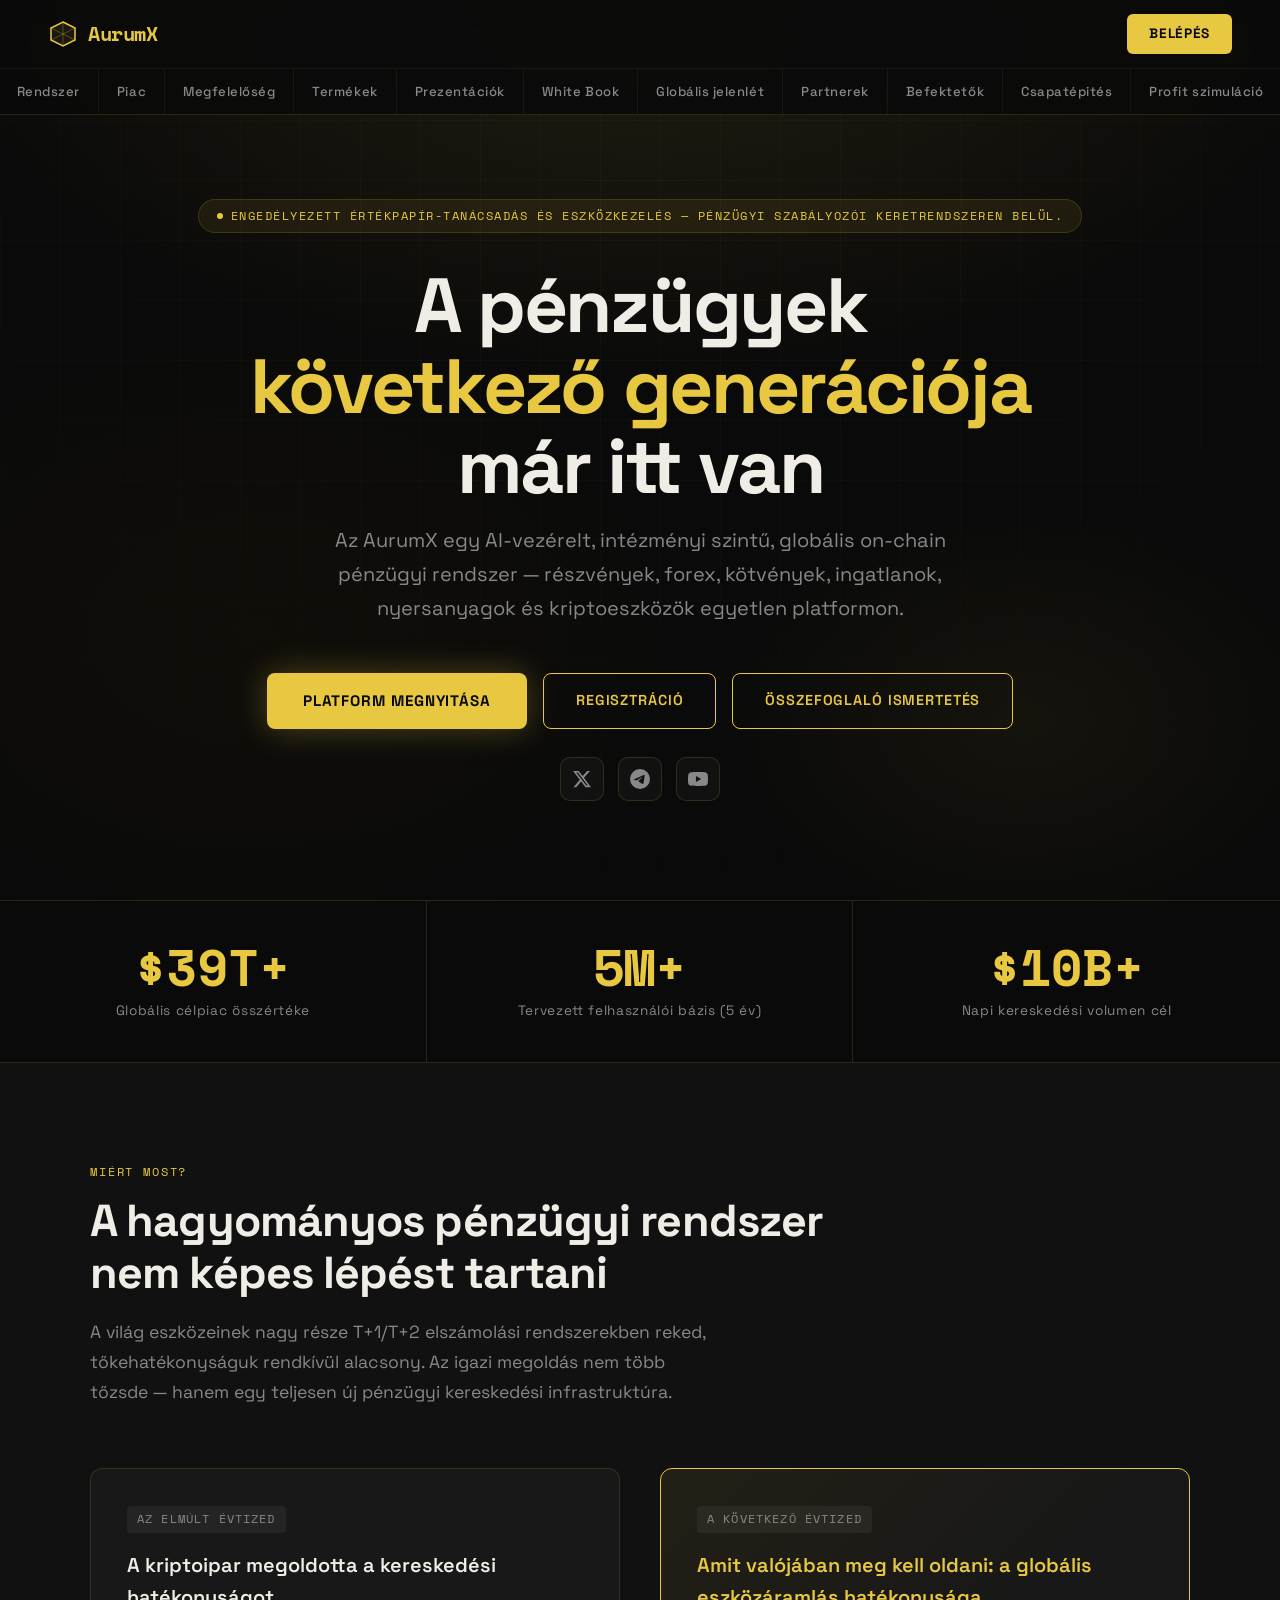
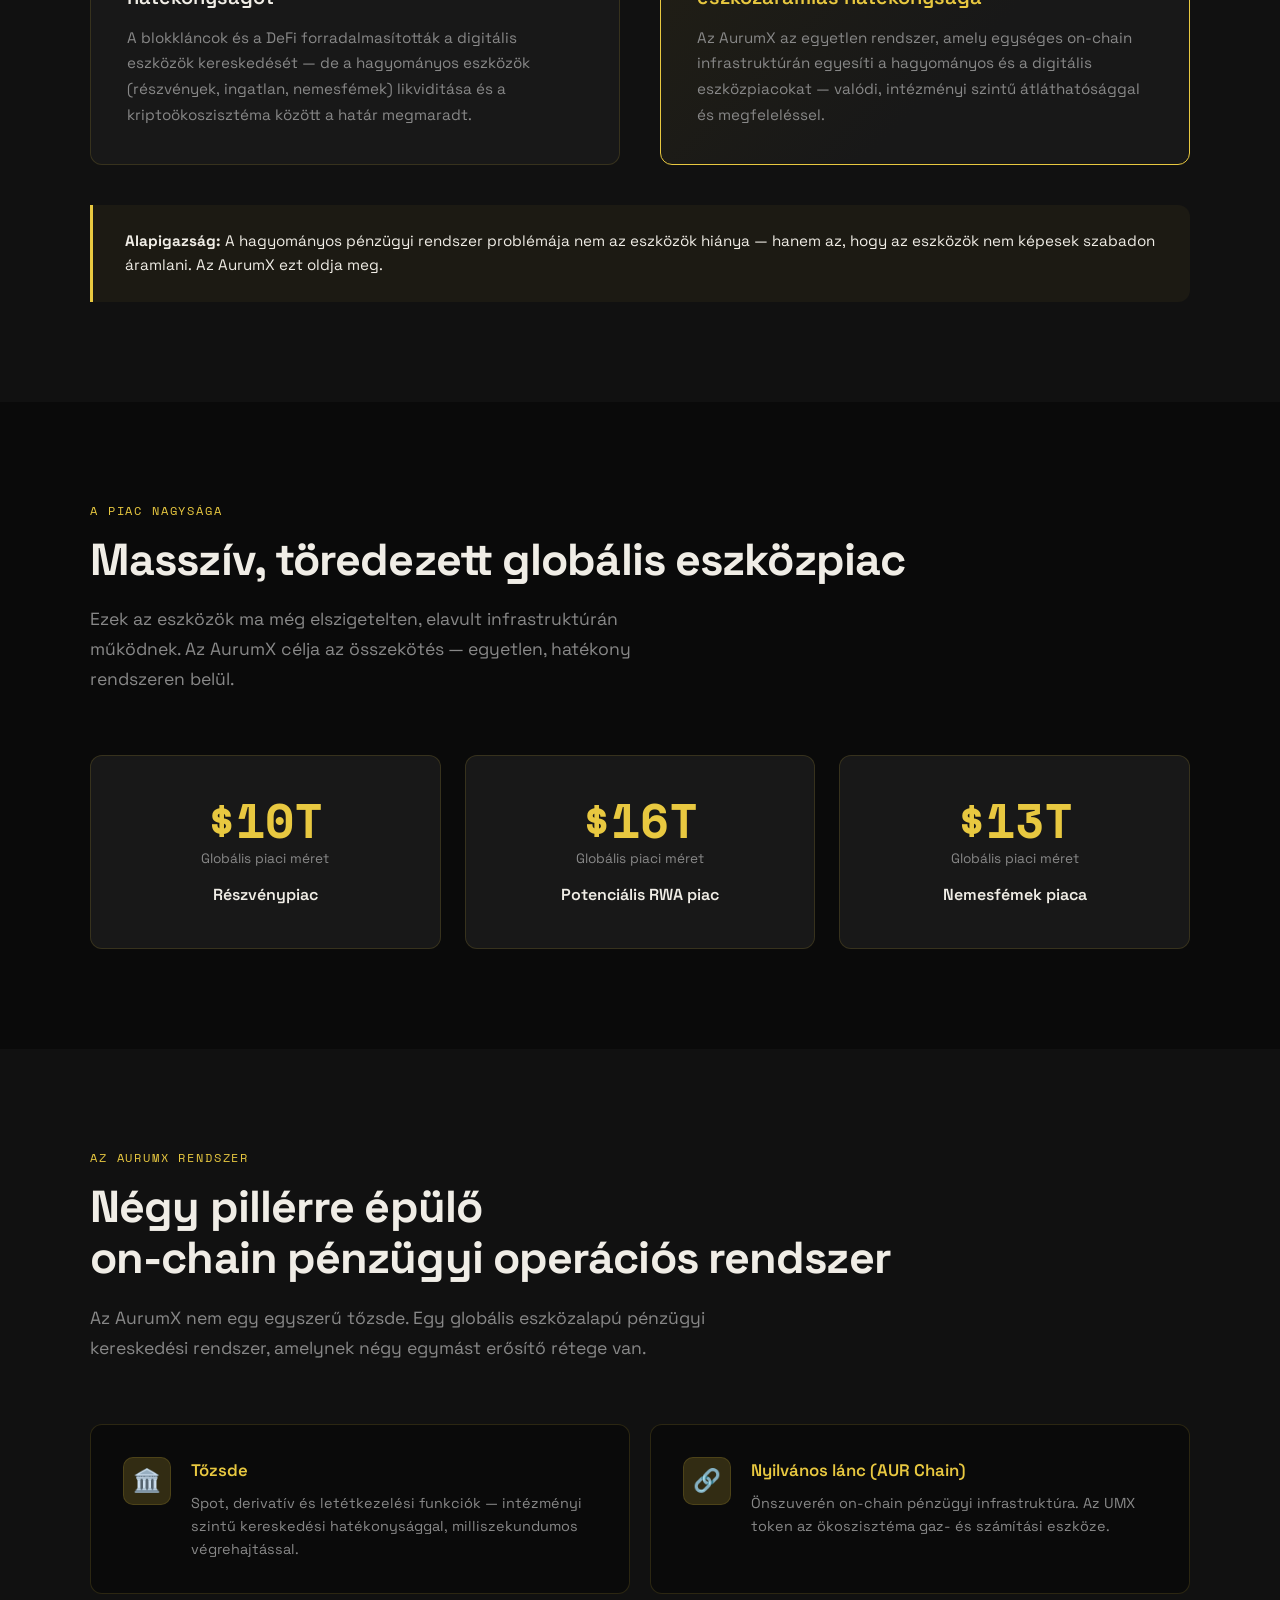
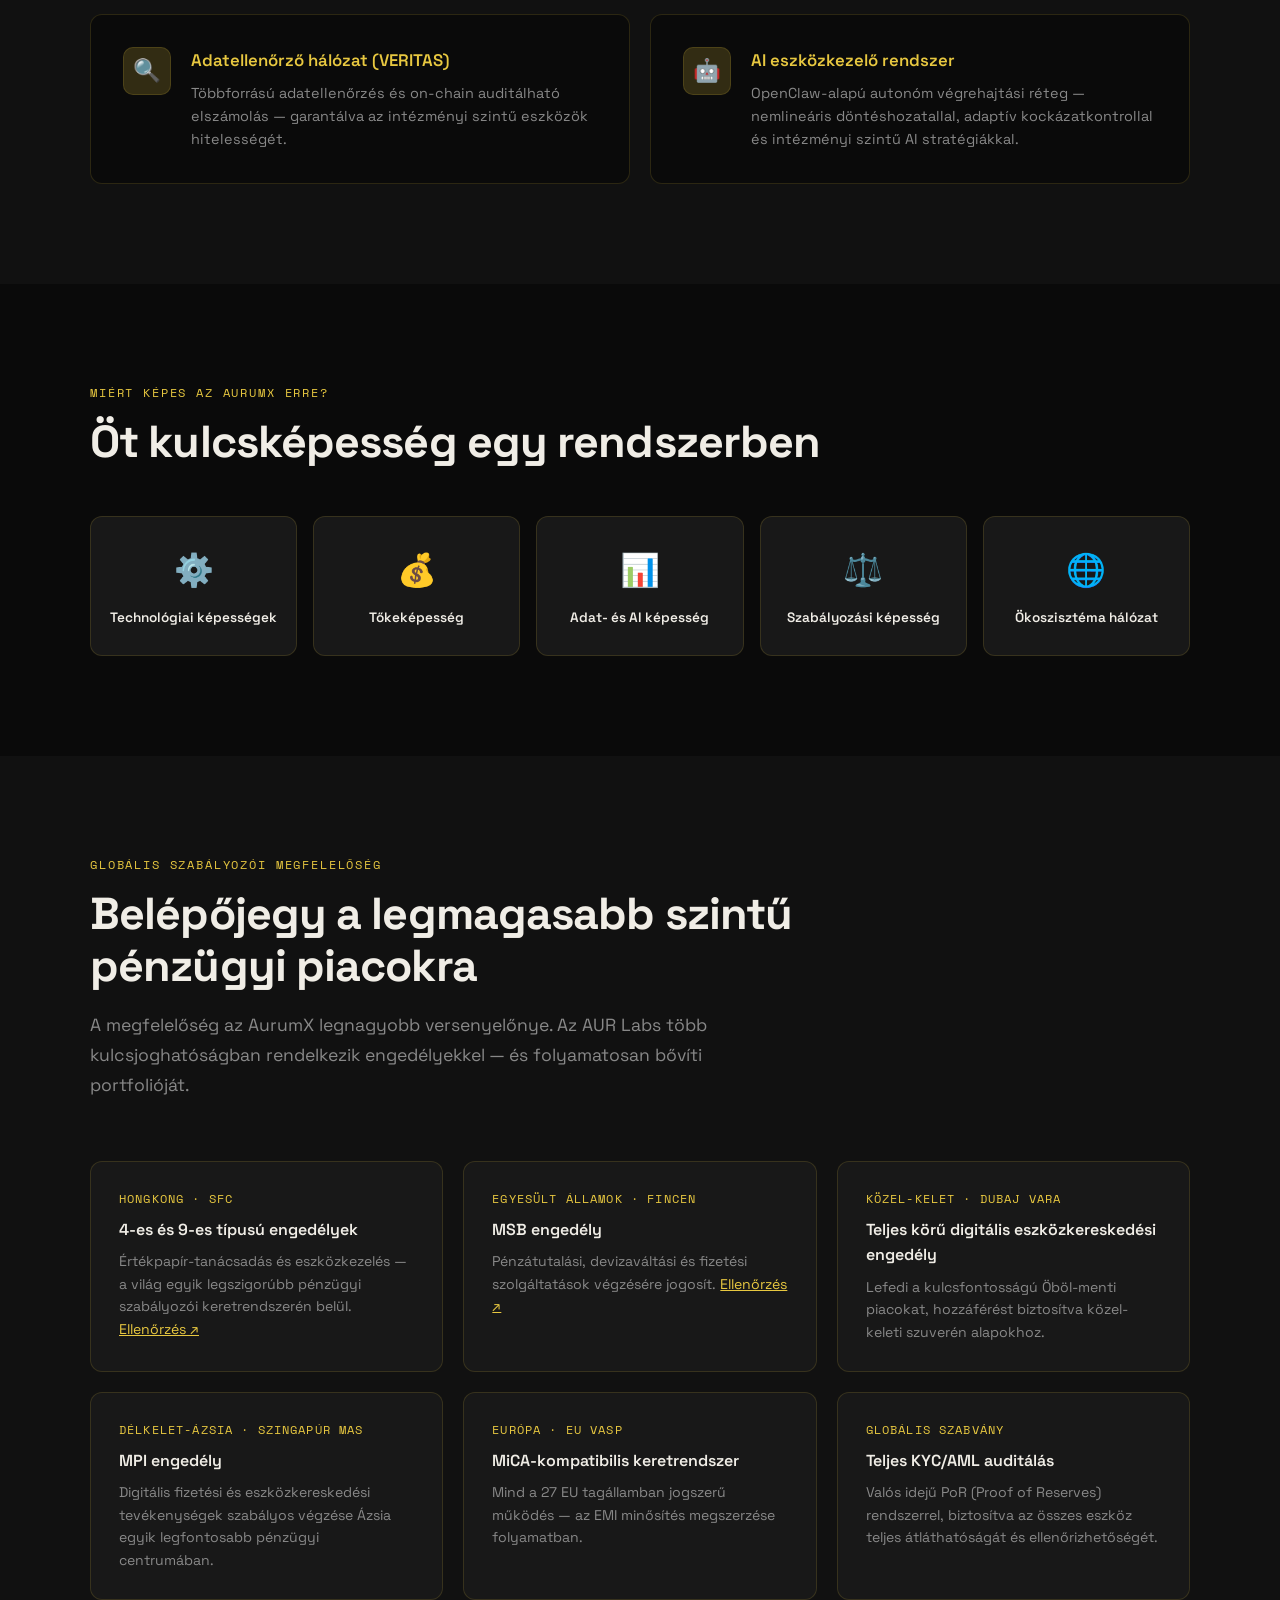
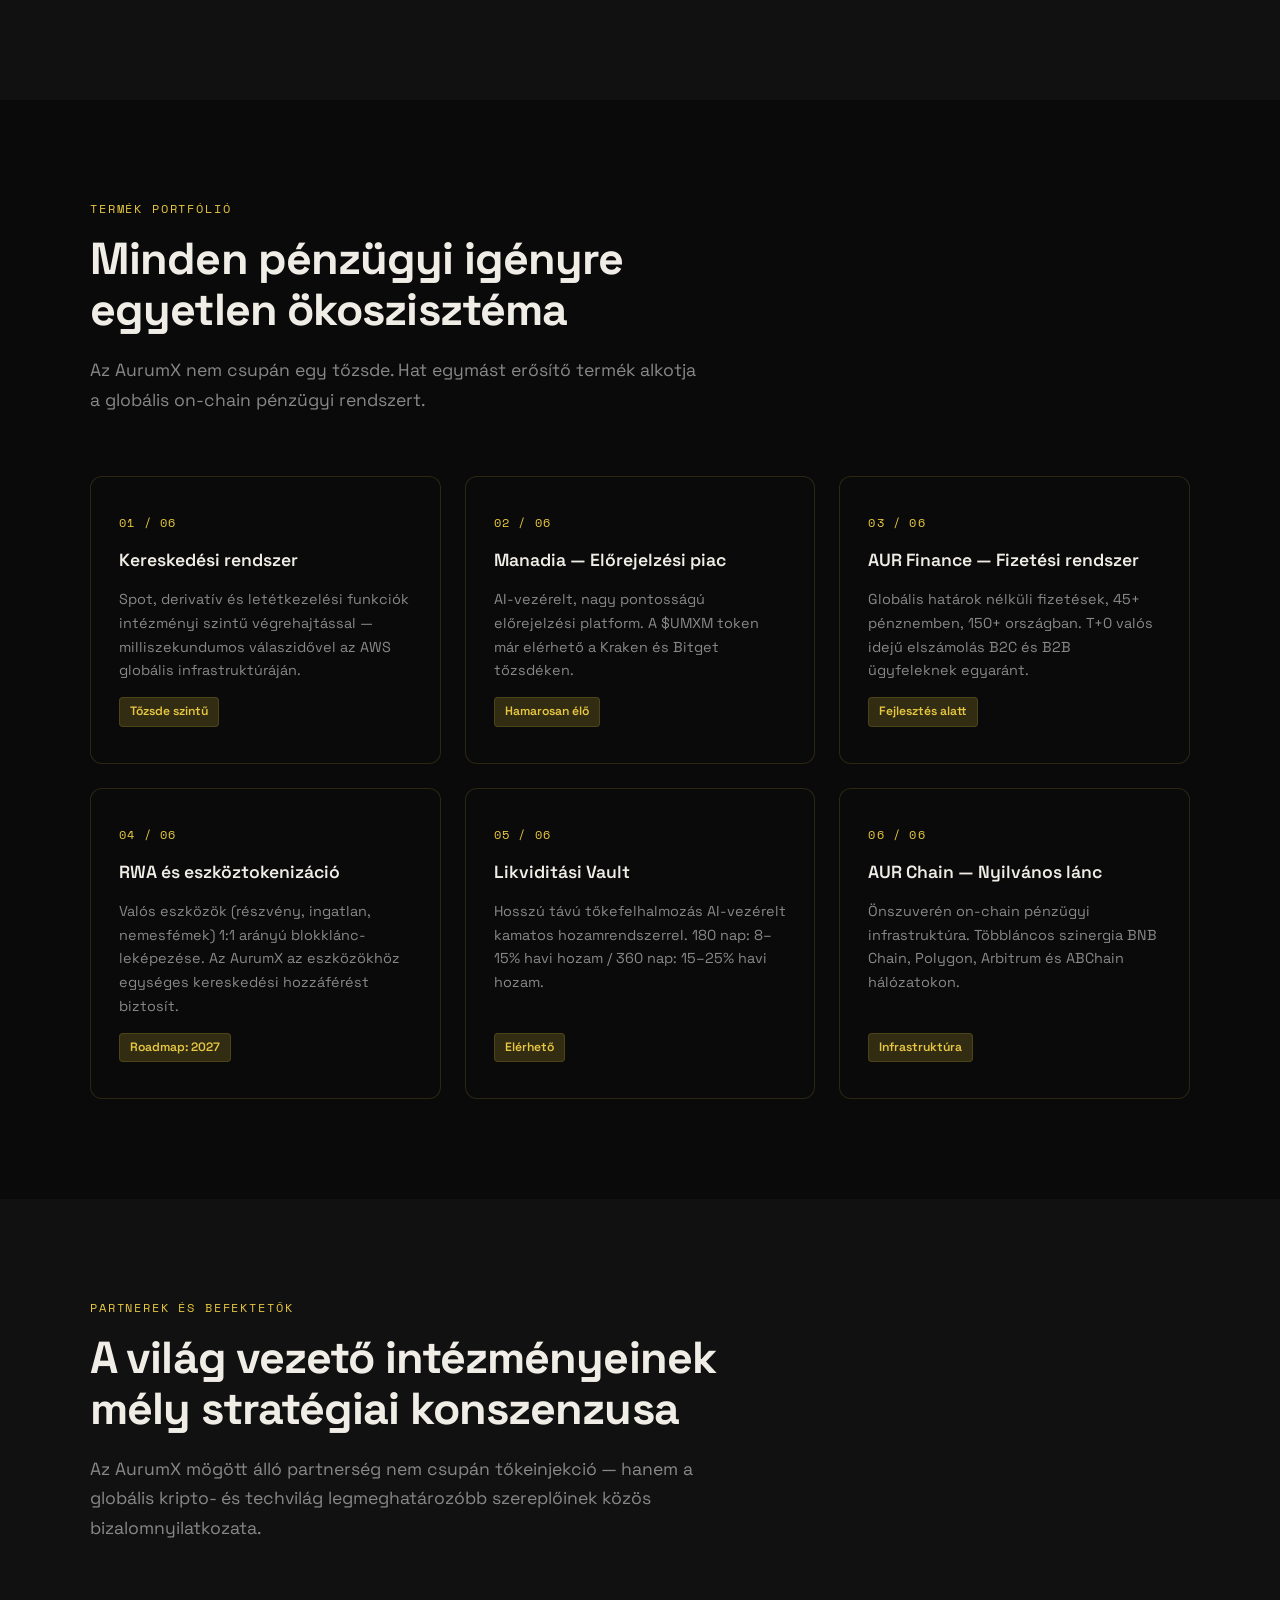
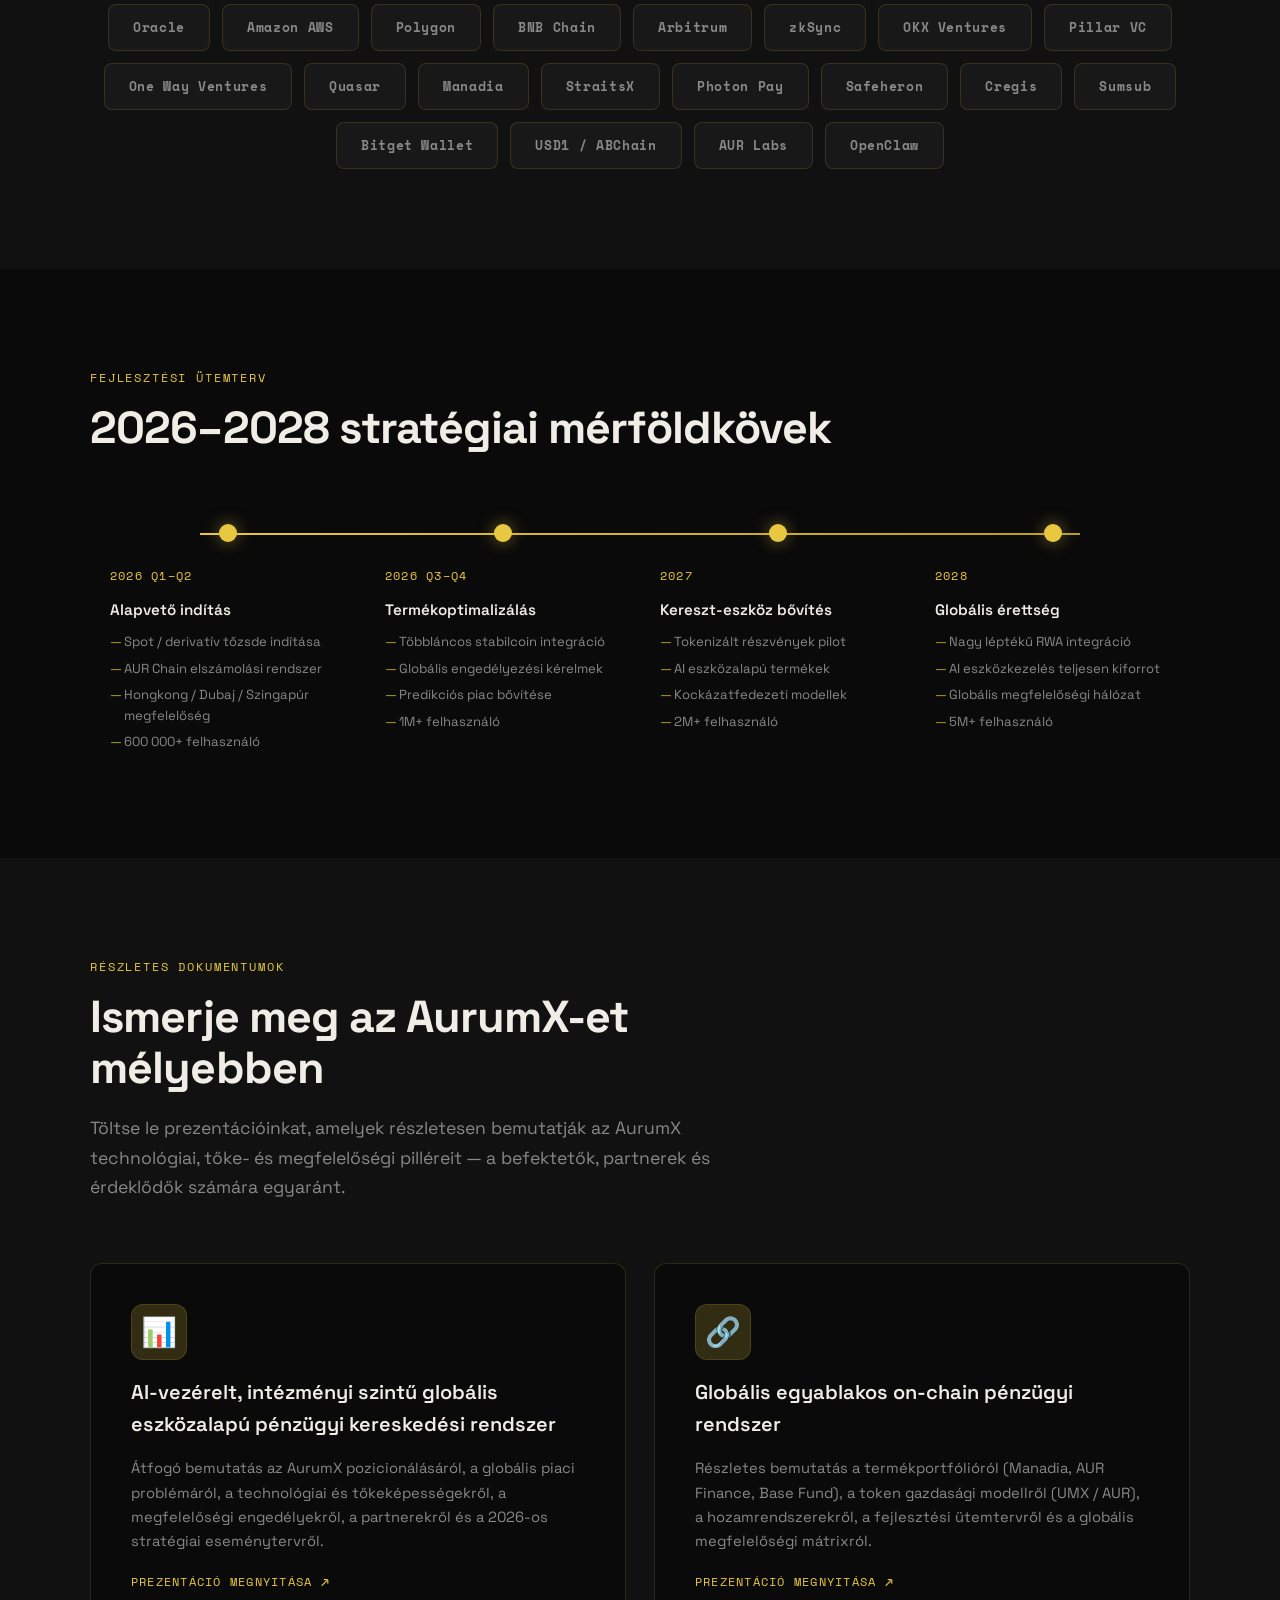
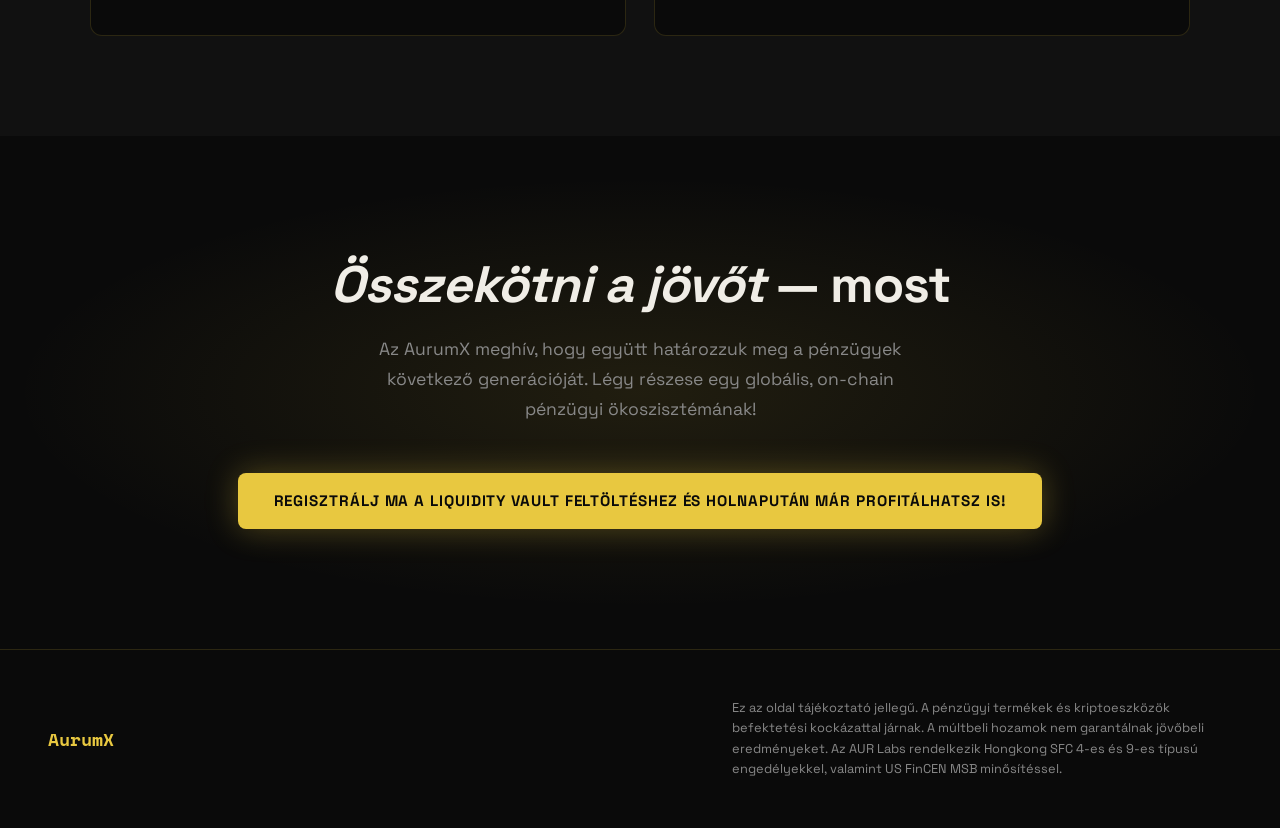
==== commit 04d597d7: "Fix HTML structure in indexxx.html" ====
--- a/indexxx.html
+++ b/indexxx.html
@@ -1,6 +1,6 @@
 <!DOCTYPE html>
 <html lang="hu">
-dead>
+<head>
   <meta charset="UTF-8">
   <meta name="viewport" content="width=device-width, initial-scale=1.0">
   <title>AurumX — A következő generációs on-chain pénzügyi rendszer</title>
